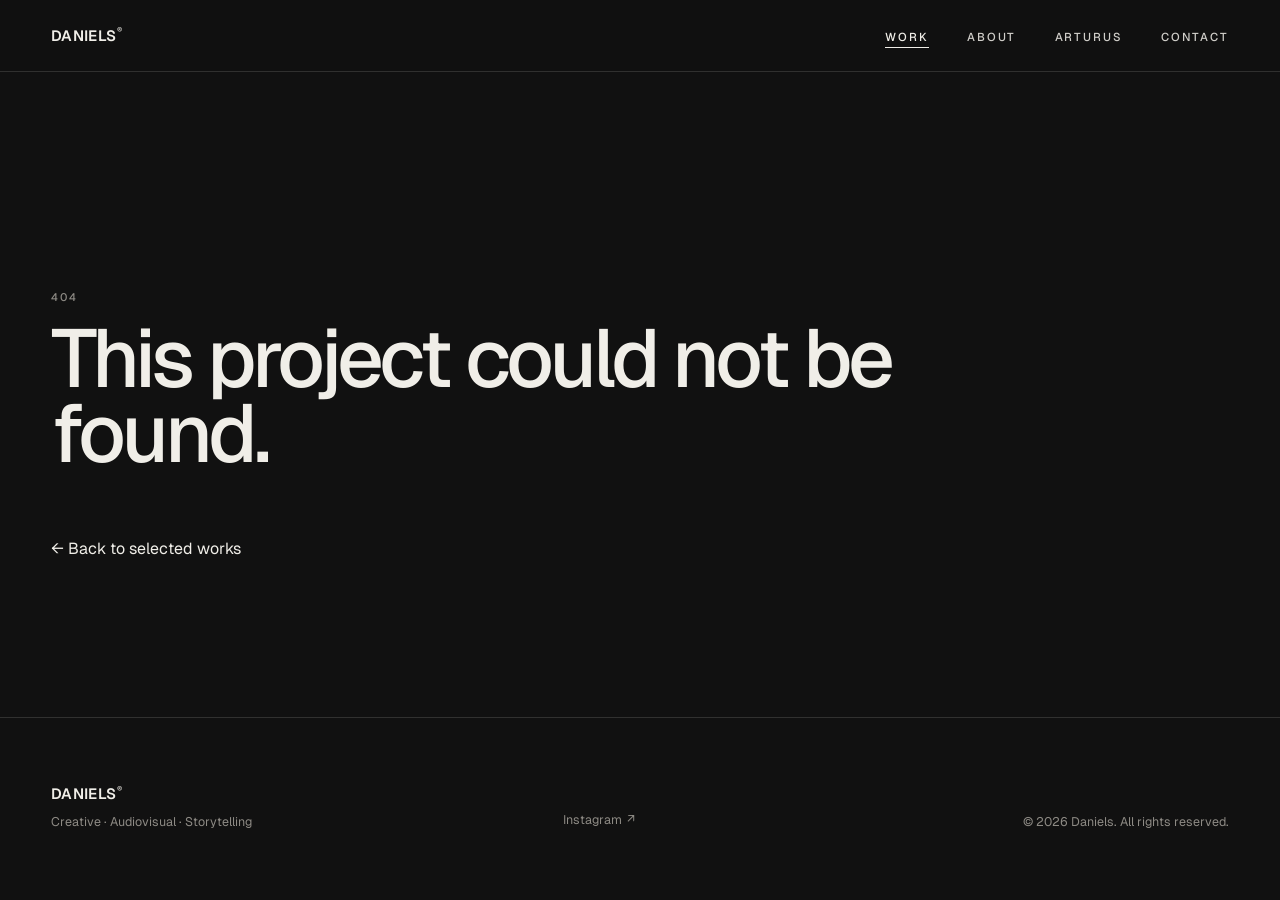
==== project.html @ c2363c8d "DANIELS portfolio: initial publish" ====
<!doctype html>
<html lang="en">
<head>
  <meta charset="utf-8">
  <meta name="viewport" content="width=device-width, initial-scale=1, viewport-fit=cover">
  <title>Project — DANIELS®</title>
  <meta name="description" content="A project by DANIELS® — film, editing, design and art direction.">
  <meta name="theme-color" content="#111111">
  <meta name="color-scheme" content="dark">

  <meta property="og:type" content="article">
  <meta property="og:site_name" content="DANIELS®">
  <meta property="og:title" content="Project — DANIELS®">
  <meta property="og:image" content="assets/img/og-image.jpg">
  <meta name="twitter:card" content="summary_large_image">

  <link rel="icon" href="assets/favicon.svg" type="image/svg+xml">
  <link rel="preconnect" href="https://fonts.googleapis.com">
  <link rel="preconnect" href="https://fonts.gstatic.com" crossorigin>
  <link rel="stylesheet" href="https://fonts.googleapis.com/css2?family=Geist:wght@300;400;500;600&family=Instrument+Serif:ital@0;1&display=swap">
  <link rel="stylesheet" href="css/style.css">
</head>
<body class="page-project">
  <a class="skip-link" href="#main">Skip to content</a>

  <header class="site-header is-solid" data-header>
    <div class="site-header__inner">
      <a class="wordmark" href="index.html" aria-label="DANIELS — home">DANIELS<sup>®</sup></a>
      <nav class="nav" aria-label="Primary">
        <button class="nav__toggle" type="button" aria-expanded="false" aria-controls="nav-list" data-nav-toggle>
          <span class="nav__toggle-label">Menu</span>
        </button>
        <ul class="nav__list" id="nav-list" data-nav-list>
          <li><a href="index.html#work" aria-current="page">Work</a></li>
          <li><a href="index.html#about">About</a></li>
          <li><a href="index.html#arturus">Arturus</a></li>
          <li><a href="index.html#contact">Contact</a></li>
        </ul>
      </nav>
    </div>
  </header>

  <main id="main" class="case" data-case>
    <noscript><div class="container case__empty"><p>Enable JavaScript to view this project.</p><p><a class="textlink" href="index.html#work">← Back to selected works</a></p></div></noscript>
  </main>

  <footer class="site-footer" data-footer></footer>

  <script src="js/data.js"></script>
  <script src="js/common.js"></script>
  <script src="js/project.js"></script>
</body>
</html>
---- css/style.css ----
/* ==========================================================================
   DANIELS® — Cinema meets editorial design
   One stylesheet. No frameworks. Dark, restrained, typographic.
   ========================================================================== */

/* ---------- Tokens ---------- */
:root {
  --bg: #111111;
  --bg-deep: #0c0c0c;
  --surface: #202020;
  --ink: #F0EEE8;
  --ink-2: rgba(240, 238, 232, .86);
  --muted: #8d8a84;
  --muted-2: #5f5d59;
  --line: rgba(240, 238, 232, .14);
  --bronze: #A98B68;

  --paper: #F0EEE8;
  --paper-2: #E4E1D9;
  --paper-ink: #161616;
  --paper-muted: #6d6a64;
  --paper-line: rgba(22, 22, 22, .16);

  --sans: "Geist", ui-sans-serif, system-ui, -apple-system, "Segoe UI", Roboto, "Helvetica Neue", Arial, sans-serif;
  --serif: "Instrument Serif", "Iowan Old Style", Georgia, "Times New Roman", serif;

  --gutter: clamp(20px, 4vw, 56px);
  --max: 1440px;
  --header-h: 72px;
  --section-y: clamp(104px, 14vw, 200px);
  --ease: cubic-bezier(.2, .7, .2, 1);
}

/* ---------- Base ---------- */
*, *::before, *::after { box-sizing: border-box; }
html {
  -webkit-text-size-adjust: 100%;
  text-size-adjust: 100%;
  scroll-padding-top: var(--header-h);
}
@media (prefers-reduced-motion: no-preference) { html { scroll-behavior: smooth; } }
html.no-scroll { overflow: hidden; }

body {
  margin: 0;
  background: var(--bg);
  color: var(--ink);
  font-family: var(--sans);
  font-size: 16px;
  line-height: 1.6;
  font-weight: 400;
  -webkit-font-smoothing: antialiased;
  -moz-osx-font-smoothing: grayscale;
  text-rendering: optimizeLegibility;
  overflow-x: hidden;
}
img, video, iframe { display: block; max-width: 100%; }
h1, h2, h3, p, figure, dl, dd, ul, ol { margin: 0; padding: 0; }
ul, ol { list-style: none; }
a { color: inherit; text-decoration: none; }
button { font: inherit; color: inherit; background: none; border: 0; padding: 0; cursor: pointer; }
em { font-style: normal; }
sup { line-height: 0; }
[hidden] { display: none !important; }
::selection { background: var(--bronze); color: var(--bg); }

:focus-visible { outline: 1px solid var(--bronze); outline-offset: 4px; }

.sr-only {
  position: absolute; width: 1px; height: 1px; padding: 0; margin: -1px;
  overflow: hidden; clip: rect(0 0 0 0); white-space: nowrap; border: 0;
}
.skip-link {
  position: fixed; left: var(--gutter); top: 12px; z-index: 100;
  padding: 10px 14px; background: var(--ink); color: var(--bg);
  font-size: 13px; transform: translateY(-160%); transition: transform .2s;
}
.skip-link:focus { transform: none; }

.container {
  width: 100%;
  max-width: var(--max);
  margin-inline: auto;
  padding-inline: var(--gutter);
}

/* ---------- Typographic primitives ---------- */
.eyebrow {
  font-size: 11px;
  line-height: 1.4;
  font-weight: 500;
  letter-spacing: .16em;
  text-transform: uppercase;
  color: var(--muted);
}

.textlink {
  position: relative;
  display: inline-flex;
  align-items: baseline;
  gap: .35em;
  background-image: linear-gradient(currentColor, currentColor);
  background-repeat: no-repeat;
  background-position: 0 100%;
  background-size: 0% 1px;
  padding-bottom: 2px;
  transition: background-size .5s var(--ease), color .3s;
}
.textlink:hover, .textlink:focus-visible { background-size: 100% 1px; }
.textlink .arrow { display: inline-block; transition: transform .4s var(--ease); }
.textlink:hover .arrow { transform: translate(2px, -2px); }

.pending { color: var(--muted-2); font-size: .92em; }
.tag {
  display: inline-block;
  font-size: 9.5px;
  font-weight: 500;
  line-height: 1;
  letter-spacing: .16em;
  text-transform: uppercase;
  color: var(--muted);
  border: 1px solid var(--line);
  padding: 4px 6px 3px;
  vertical-align: middle;
  white-space: nowrap;
}

.noscript { color: var(--muted); }

/* ==========================================================================
   01 — HEADER
   ========================================================================== */
.site-header {
  position: fixed;
  inset: 0 0 auto 0;
  z-index: 50;
  height: var(--header-h);
  transition: background-color .45s ease, border-color .45s ease;
  border-bottom: 1px solid transparent;
}
.site-header.is-solid {
  background-color: rgba(17, 17, 17, .96);
  border-bottom-color: var(--line);
}
.site-header__inner {
  height: 100%;
  max-width: var(--max);
  margin-inline: auto;
  padding-inline: var(--gutter);
  display: flex;
  align-items: center;
  justify-content: space-between;
}
.wordmark {
  font-size: 15px;
  font-weight: 600;
  letter-spacing: .02em;
  position: relative;
  z-index: 2;
}
.wordmark sup { font-size: .55em; font-weight: 400; margin-left: 1px; position: relative; top: -.15em; }

.nav__list { display: flex; gap: clamp(24px, 3vw, 44px); }
.nav__list a {
  font-size: 11.5px;
  font-weight: 500;
  letter-spacing: .16em;
  text-transform: uppercase;
  color: var(--ink-2);
  padding: 8px 0;
  transition: color .3s;
  background-image: linear-gradient(currentColor, currentColor);
  background-repeat: no-repeat;
  background-position: 0 calc(100% - 4px);
  background-size: 0 1px;
  transition: background-size .45s var(--ease), color .3s;
}
.nav__list a:hover, .nav__list a[aria-current="page"] { color: var(--ink); background-size: 100% 1px; }
.nav__toggle { display: none; }

/* ==========================================================================
   02 — HERO
   ========================================================================== */
.hero {
  position: relative;
  height: 100vh;
  height: 100svh;
  min-height: 600px;
  overflow: hidden;
  background: #0b0d10;
  isolation: isolate;
}
.hero__media { position: absolute; inset: 0; z-index: -2; }
.hero__poster, .hero__video {
  position: absolute; inset: 0;
  width: 100%; height: 100%;
  object-fit: cover;
  object-position: var(--focus-d, 60% 50%);
}
.hero__video { opacity: 0; transition: opacity 1.4s ease; }
.hero.has-video .hero__video { opacity: 1; }

.hero__shade {
  position: absolute; inset: 0; z-index: -1;
  background:
    linear-gradient(90deg, rgba(9, 9, 10, .62) 0%, rgba(9, 9, 10, .18) 52%, rgba(9, 9, 10, 0) 70%),
    linear-gradient(0deg, rgba(9, 9, 10, .88) 0%, rgba(9, 9, 10, .38) 34%, rgba(9, 9, 10, 0) 58%),
    linear-gradient(180deg, rgba(9, 9, 10, .5) 0%, rgba(9, 9, 10, 0) 18%);
}
/* A static film grain — unifies footage and stills, never animates. */
.hero__shade::after {
  content: "";
  position: absolute; inset: 0;
  opacity: .09;
  mix-blend-mode: overlay;
  background-image: url("data:image/svg+xml;utf8,<svg xmlns='http://www.w3.org/2000/svg' width='180' height='180'><filter id='n'><feTurbulence type='fractalNoise' baseFrequency='.85' numOctaves='2' stitchTiles='stitch'/><feColorMatrix values='0 0 0 0 1  0 0 0 0 1  0 0 0 0 1  0 0 0 1 0'/></filter><rect width='100%' height='100%' filter='url(%23n)'/></svg>");
}

.hero__content {
  position: absolute;
  left: 0; right: 0;
  bottom: clamp(28px, 6vh, 64px);
  max-width: var(--max);
  margin-inline: auto;
  padding-inline: var(--gutter);
}
.hero__label { color: rgba(240, 238, 232, .72); margin-bottom: clamp(14px, 2vh, 24px); }
.hero__title {
  font-size: clamp(4.4rem, 12.4vw, 12.5rem);
  font-weight: 500;
  line-height: .8;
  letter-spacing: -.058em;
  margin-left: -.045em;
}
.hero__title sup {
  font-size: .16em;
  font-weight: 400;
  letter-spacing: 0;
  vertical-align: top;
  position: relative;
  top: .9em;
  margin-left: .35em;
}
.hero__foot {
  display: flex;
  align-items: flex-end;
  justify-content: space-between;
  gap: 2rem;
  margin-top: clamp(24px, 4vh, 40px);
  padding-top: clamp(16px, 2.4vh, 22px);
  border-top: 1px solid rgba(240, 238, 232, .22);
}
.hero__headline {
  font-family: var(--serif);
  font-style: italic;
  font-size: clamp(1.7rem, 2.6vw, 2.5rem);
  line-height: 1.05;
  letter-spacing: -.005em;
}
.hero__desc { color: rgba(240, 238, 232, .7); font-size: 15px; margin-top: .4rem; }
.hero__cta {
  font-size: 11.5px;
  font-weight: 500;
  letter-spacing: .16em;
  text-transform: uppercase;
  white-space: nowrap;
  padding-bottom: 6px;
  background-size: 100% 1px;
}
.hero__cta:hover { background-size: 30% 1px; }
.hero__cta span { transition: transform .4s var(--ease); display: inline-block; }
.hero__cta:hover span { transform: translateY(3px); }

.hero__caption {
  position: absolute;
  left: max(var(--gutter), calc((100vw - var(--max)) / 2 + var(--gutter)));
  top: calc(var(--header-h) + 24px);
  font-size: 10.5px;
  letter-spacing: .16em;
  text-transform: uppercase;
  color: rgba(240, 238, 232, .5);
}
.hero__playback {
  position: absolute;
  right: max(var(--gutter), calc((100vw - var(--max)) / 2 + var(--gutter)));
  top: calc(var(--header-h) + 52px);
  font-size: 10.5px;
  letter-spacing: .16em;
  text-transform: uppercase;
  color: rgba(240, 238, 232, .7);
  padding: 8px 0;
  min-height: 32px;
}
.hero__playback:hover { color: var(--ink); }

/* Gentle entrance for hero copy only — no other load animation. */
.js .hero__content { opacity: 0; transform: translateY(10px); }
.is-ready .hero__content { opacity: 1; transform: none; transition: opacity 1.2s ease .15s, transform 1.4s var(--ease) .15s; }

/* ==========================================================================
   SECTION HEADS (shared)
   ========================================================================== */
.section { padding-block: var(--section-y); }
.section-head {
  display: grid;
  grid-template-columns: repeat(12, minmax(0, 1fr));
  column-gap: var(--gutter);
  margin-bottom: clamp(64px, 9vw, 128px);
}
.section-head__label { grid-column: 1 / 4; padding-top: .9em; }
.section-head__main { grid-column: 4 / 13; }
.section-head__title {
  font-size: clamp(2.6rem, 6.4vw, 6rem);
  font-weight: 400;
  line-height: .96;
  letter-spacing: -.045em;
}
.section-head__intro {
  margin-top: clamp(20px, 2.4vw, 32px);
  max-width: 38ch;
  font-size: clamp(16px, 1.25vw, 18px);
  line-height: 1.55;
  color: var(--muted);
}

/* ==========================================================================
   02.5 — FEATURED FILMS (CINEMATIC SHOWCASE)
   Inspirado na referência de cinema/festival:
   - Fundo escuro imersivo
   - Moldura cinematográfica com vídeo/preview dominante
   - Título em caixa alta imponente sobreposto
   - Louros / Seleções oficiais à esquerda
   - Coluna editorial à direita com quotes, estrelas e sinopse
   - Barra de reprodução estilizada com scrubbing e contagem de tempo
   - Botão discreto para assistir / tela cheia / link direto
   ========================================================================== */
/* ==========================================================================
   02.5 — FEATURED FILMS (CINEMATIC SHOWCASE — SIENA FILM INSPIRED)
   Inspirado na referência exata de cinema (Siena Film Foundation):
   - Fundo escuro imersivo (#090909)
   - Moldura cinematográfica de frame estático (sem player/sem barra de scrubbing)
   - Ticket perfurado no topo com seletor de filmes e menu
   - Louros / Seleção oficial no canto superior esquerdo
   - Título imponente em caixa alta no canto inferior esquerdo + tabela editorial
   - Coluna de críticas com 3 avaliações em estrelas à direita
   - Botão EXPLORE → no canto inferior direito
   - Badge flutuante interativo de clique ao passar o mouse ("o negócio de clicar")
   - Ao clicar, navega diretamente para a página de detalhes (project.html?p=...)
   ========================================================================== */
/* ==========================================================================
   02.5 — FEATURED FILMS (FULLSCREEN CINEMATIC SHOWCASE — SIENA FILM INSPIRED)
   Cada projeto ocupa 100% da tela (100vh / full screen).
   Ao rolar para baixo, o próximo filme desliza e cobre a tela inteira.
   ========================================================================== */
.featured-cinema {
  position: relative;
  background: #060708;
  width: 100%;
  scroll-snap-type: y mandatory;
}

/* Header flutuante/sticky no topo da tela cheia — ocupa 0px de altura para não deslocar os cards */
.featured-cinema__header {
  position: sticky;
  top: 0;
  left: 0;
  right: 0;
  width: 100%;
  height: 0;
  padding: 0;
  margin: 0;
  z-index: 50;
  pointer-events: none;
}
.featured-cinema__header-inner {
  display: flex;
  align-items: center;
  justify-content: space-between;
  width: 100%;
  padding: clamp(20px, 3vh, 36px) clamp(24px, 4vw, 56px);
}
.featured-cinema__label {
  color: var(--bronze);
  letter-spacing: .2em;
  pointer-events: auto;
  text-shadow: 0 2px 14px rgba(0, 0, 0, .9);
}

/* Ticket de Cinema (perforated cinema pass no topo direito) */
.cinema-ticket-wrap {
  position: relative;
  pointer-events: auto;
}
.cinema-ticket {
  display: inline-flex;
  align-items: center;
  background: #faf7ef;
  color: #111111;
  border-radius: 4px;
  box-shadow: 0 8px 30px rgba(0, 0, 0, .6);
  user-select: none;
  font-family: var(--sans);
  overflow: visible;
  position: relative;
}
.cinema-ticket__stub {
  display: flex;
  align-items: center;
  gap: 10px;
  padding: 8px 14px;
  cursor: pointer;
  background: transparent;
  border: none;
  color: inherit;
  font: inherit;
  text-align: left;
  transition: background .2s;
}
.cinema-ticket__stub:hover {
  background: rgba(0, 0, 0, .04);
}
.cinema-ticket__thumb {
  width: 26px;
  height: 26px;
  border-radius: 3px;
  object-fit: cover;
  background: #222;
  flex-shrink: 0;
}
.cinema-ticket__text {
  display: flex;
  flex-direction: column;
}
.cinema-ticket__heading {
  display: flex;
  align-items: center;
  gap: 6px;
  font-size: 11px;
  font-weight: 600;
  letter-spacing: .08em;
  text-transform: uppercase;
  color: #111;
  line-height: 1.2;
}
.cinema-ticket__arrow {
  font-size: 9px;
  transition: transform .25s var(--ease);
}
.cinema-ticket[aria-expanded="true"] .cinema-ticket__arrow {
  transform: rotate(180deg);
}
.cinema-ticket__sub {
  font-size: 8.5px;
  font-weight: 500;
  letter-spacing: .12em;
  text-transform: uppercase;
  color: #666;
  margin-top: 1px;
}

/* Linha de picote vertical com chanfros semicirculares */
.cinema-ticket__perforation {
  position: relative;
  width: 1px;
  height: 36px;
  border-left: 1px dashed rgba(0, 0, 0, .25);
  margin: 0 2px;
}
.cinema-ticket__notch-top,
.cinema-ticket__notch-bottom {
  position: absolute;
  width: 8px;
  height: 8px;
  border-radius: 50%;
  background: #060708;
  left: 50%;
  transform: translateX(-50%);
}
.cinema-ticket__notch-top { top: -8px; }
.cinema-ticket__notch-bottom { bottom: -8px; }

.cinema-ticket__menu-btn {
  padding: 8px 12px;
  display: flex;
  align-items: center;
  justify-content: center;
  cursor: pointer;
  background: transparent;
  border: none;
  color: #111;
}
.cinema-ticket__menu-lines {
  display: flex;
  flex-direction: column;
  gap: 3px;
  width: 14px;
}
.cinema-ticket__menu-lines span {
  display: block;
  height: 1.5px;
  background: #111;
  border-radius: 1px;
}

/* Menu Dropdown do Ticket */
.cinema-ticket__dropdown {
  position: absolute;
  top: calc(100% + 8px);
  right: 0;
  width: 260px;
  background: #faf7ef;
  color: #111;
  border-radius: 4px;
  box-shadow: 0 16px 40px rgba(0, 0, 0, .7);
  padding: 6px;
  z-index: 50;
  display: none;
  flex-direction: column;
  gap: 2px;
}
.cinema-ticket__dropdown.is-open {
  display: flex;
  animation: ticketDrop .2s var(--ease);
}
@keyframes ticketDrop {
  from { opacity: 0; transform: translateY(-6px); }
  to { opacity: 1; transform: translateY(0); }
}
.cinema-ticket__dropdown-item {
  display: flex;
  align-items: center;
  gap: 10px;
  padding: 8px 10px;
  border-radius: 3px;
  text-decoration: none;
  color: #111;
  font-size: 11px;
  font-weight: 500;
  letter-spacing: .08em;
  text-transform: uppercase;
  transition: background .2s;
  cursor: pointer;
}
.cinema-ticket__dropdown-item:hover,
.cinema-ticket__dropdown-item.is-active {
  background: rgba(0, 0, 0, .08);
}
.cinema-ticket__dropdown-thumb {
  width: 22px;
  height: 22px;
  border-radius: 2px;
  object-fit: cover;
}

/* Palco Fullscreen: sem margens nem max-width */
.featured-cinema__stage {
  position: relative;
  width: 100%;
  margin: 0;
  padding: 0;
}

/* Card do Filme — 100vh TELA CHEIA (FULL SCREEN STACKING) */
.cinema-film-card {
  position: sticky;
  top: 0;
  height: 100vh;
  height: 100svh;
  height: 100dvh;
  width: 100%;
  overflow: hidden;
  background: #060708;
  display: flex;
  flex-direction: column;
  justify-content: flex-end;
  text-decoration: none;
  color: var(--ink);
  cursor: pointer;
  box-shadow: 0 -30px 80px rgba(0, 0, 0, .95);
  transition: none;
}

/* Frame da foto ocupando 100% da tela */
.cinema-film-card__frame {
  position: absolute;
  inset: 0;
  width: 100%;
  height: 100%;
  object-fit: cover;
  object-position: center;
  transition: transform 1.4s var(--ease), filter .6s ease;
}
.cinema-film-card:hover .cinema-film-card__frame {
  transform: scale(1.02);
  filter: brightness(0.92);
}

/* Degradês Cinematográficos cobrindo toda a tela para máxima legibilidade */
.cinema-film-card__overlay {
  position: absolute;
  inset: 0;
  z-index: 1;
  pointer-events: none;
  background:
    linear-gradient(90deg, rgba(6, 7, 8, .94) 0%, rgba(6, 7, 8, .62) 36%, rgba(6, 7, 8, .12) 65%),
    linear-gradient(270deg, rgba(6, 7, 8, .92) 0%, rgba(6, 7, 8, .55) 32%, rgba(6, 7, 8, .08) 60%),
    linear-gradient(0deg, rgba(6, 7, 8, .95) 0%, rgba(6, 7, 8, .4) 28%, rgba(6, 7, 8, 0) 52%),
    linear-gradient(180deg, rgba(6, 7, 8, .75) 0%, rgba(6, 7, 8, 0) 24%);
}

/* Camada de Conteúdo Interno da Tela Cheia */
.cinema-film-card__content {
  position: relative;
  z-index: 2;
  width: 100%;
  height: 100%;
  display: grid;
  grid-template-columns: minmax(0, 1.4fr) minmax(300px, .8fr);
  gap: clamp(24px, 4vw, 70px);
  padding: clamp(28px, 4vw, 56px);
  padding-top: clamp(88px, 12vh, 130px);
  align-items: end;
  pointer-events: none;
}
.cinema-film-card__content > * {
  pointer-events: auto;
}

/* Lado Esquerdo: Laureis no topo e Título + Tabela editorial na base */
.cinema-film-card__left {
  display: flex;
  flex-direction: column;
  justify-content: space-between;
  height: 100%;
}

.cinema-film-card__laurel-group {
  display: flex;
  align-items: flex-start;
  gap: 1.2rem;
}
.cinema-film-card__year-large {
  font-size: clamp(22px, 2.2vw, 32px);
  font-weight: 600;
  letter-spacing: -.02em;
  color: var(--ink);
  line-height: 1;
}
.cinema-film-card__laurel-badge {
  display: inline-flex;
  align-items: center;
  gap: .6rem;
}
.cinema-film-card__laurel-leaf {
  width: 18px;
  height: 34px;
  color: var(--bronze);
  opacity: .9;
}
.cinema-film-card__laurel-leaf--right {
  transform: scaleX(-1);
}
.cinema-film-card__laurel-text {
  text-align: center;
  line-height: 1.25;
}
.cinema-film-card__laurel-event {
  display: block;
  font-size: 8.5px;
  font-weight: 600;
  letter-spacing: .18em;
  text-transform: uppercase;
  color: var(--muted);
}
.cinema-film-card__laurel-cat {
  display: block;
  font-size: 8px;
  letter-spacing: .14em;
  text-transform: uppercase;
  color: var(--bronze);
  opacity: .95;
  margin-top: 1px;
}

/* Título e Tabela Editorial Inferior */
.cinema-film-card__bottom {
  margin-top: auto;
}
.cinema-film-card__cat-label {
  font-size: 10.5px;
  font-weight: 500;
  letter-spacing: .22em;
  text-transform: uppercase;
  color: var(--bronze);
  margin-bottom: .6rem;
}
.cinema-film-card__title {
  font-size: clamp(2.8rem, 6.2vw, 5.8rem);
  font-weight: 600;
  line-height: .92;
  letter-spacing: -.045em;
  color: var(--ink);
  text-shadow: 0 4px 24px rgba(0, 0, 0, .8);
}

/* Tabela Editorial Estilo Siena */
.cinema-film-card__table {
  width: 100%;
  max-width: 380px;
  margin-top: 1.4rem;
  border-collapse: collapse;
  border-top: 1px solid rgba(240, 238, 232, .18);
  border-bottom: 1px solid rgba(240, 238, 232, .18);
}
.cinema-film-card__table tr {
  border-bottom: 1px solid rgba(240, 238, 232, .1);
}
.cinema-film-card__table tr:last-child {
  border-bottom: none;
}
.cinema-film-card__table td {
  padding: 6px 10px;
  font-size: 10px;
  letter-spacing: .14em;
  text-transform: uppercase;
}
.cinema-film-card__table td.col-label {
  color: var(--muted);
  font-weight: 500;
  width: 32%;
  border-right: 1px solid rgba(240, 238, 232, .1);
}
.cinema-film-card__table td.col-val {
  color: var(--ink);
  font-weight: 500;
  padding-left: 14px;
}

/* Lado Direito: 3 Blocos de Reviews com Estrelas e Botão EXPLORE → */
.cinema-film-card__right {
  display: flex;
  flex-direction: column;
  justify-content: flex-end;
  gap: 1.6rem;
  text-align: right;
  height: 100%;
}
.cinema-film-card__quotes {
  display: flex;
  flex-direction: column;
  gap: 1.4rem;
}
.cinema-film-card__quote-block {
  max-width: 32ch;
  margin-left: auto;
}
.cinema-film-card__stars {
  display: inline-flex;
  gap: 3px;
  color: var(--bronze);
  font-size: 10px;
  letter-spacing: 2px;
  margin-bottom: .35rem;
}
.cinema-film-card__quote-source {
  display: block;
  font-size: 8.5px;
  font-weight: 600;
  letter-spacing: .2em;
  text-transform: uppercase;
  color: var(--muted);
  margin-bottom: .3rem;
}
.cinema-film-card__quote-text {
  font-family: var(--serif);
  font-style: italic;
  font-size: clamp(14px, 1.1vw, 16px);
  line-height: 1.35;
  color: var(--ink);
}

/* Botão EXPLORE → no canto inferior direito */
.cinema-film-card__action {
  display: flex;
  justify-content: flex-end;
  margin-top: .4rem;
}
.cinema-film-card__explore-btn {
  display: inline-flex;
  align-items: center;
  gap: .6rem;
  font-size: 11px;
  font-weight: 500;
  letter-spacing: .18em;
  text-transform: uppercase;
  color: var(--ink);
  background: rgba(255, 255, 255, .06);
  border: 1px solid rgba(255, 255, 255, .3);
  padding: 8px 20px;
  border-radius: 999px;
  transition: all .3s var(--ease);
}
.cinema-film-card:hover .cinema-film-card__explore-btn {
  background: var(--ink);
  color: var(--bg);
  border-color: var(--ink);
  transform: translateX(4px);
}

/* ==========================================================================
   BADGE INTERATIVO DE HOVER ("O NEGÓCIO DE CLICAR")
   Exatamente como no vídeo de referência do Siena Film:
   - Aparece suavemente ao passar o mouse sobre o frame do filme
   - Ícone de clique/hand com texto EXPLORE ou VER DETALHES
   - Segue magneticamente o movimento do cursor
   ========================================================================== */
.cinema-hover-badge {
  position: absolute;
  top: 50%;
  left: 50%;
  width: 90px;
  height: 90px;
  border-radius: 50%;
  pointer-events: none;
  z-index: 10;
  display: flex;
  flex-direction: column;
  align-items: center;
  justify-content: center;
  gap: 4px;
  background: rgba(14, 15, 18, .78);
  backdrop-filter: blur(10px);
  -webkit-backdrop-filter: blur(10px);
  border: 1px solid rgba(255, 255, 255, .4);
  box-shadow: 0 10px 30px rgba(0, 0, 0, .7);
  opacity: 0;
  transform: translate(-50%, -50%) scale(.6);
  transition: opacity .25s ease, transform .25s var(--ease);
}
.cinema-film-card:hover .cinema-hover-badge {
  opacity: 1;
  transform: translate(-50%, -50%) scale(1);
}
.cinema-hover-badge__icon {
  width: 20px;
  height: 20px;
  color: var(--ink);
  animation: badgePulse 2s infinite ease-in-out;
}
@keyframes badgePulse {
  0%, 100% { transform: translateY(0); }
  50% { transform: translateY(-3px); }
}
.cinema-hover-badge__label {
  font-size: 8.5px;
  font-weight: 600;
  letter-spacing: .2em;
  text-transform: uppercase;
  color: var(--ink);
}

/* Responsividade */
@media (max-width: 1024px) {
  .cinema-film-card__content {
    grid-template-columns: 1fr;
    gap: 1.8rem;
    align-items: end;
  }
  .cinema-film-card__left {
    height: auto;
  }
  .cinema-film-card__right {
    height: auto;
    text-align: left;
    gap: 1.2rem;
  }
  .cinema-film-card__quote-block {
    margin-left: 0;
    max-width: 100%;
  }
  .cinema-film-card__action {
    justify-content: flex-start;
  }
  .cinema-film-card {
    min-height: 560px;
  }
}

@media (max-width: 760px) {
  .cinema-film-card {
    min-height: 580px;
    aspect-ratio: 9 / 16;
    border-radius: 18px;
  }
  .cinema-film-card__content {
    padding: 22px 18px;
  }
  .cinema-film-card__title {
    font-size: clamp(1.9rem, 8.5vw, 2.8rem);
    line-height: .98;
  }
  .cinema-film-card__table {
    max-width: 100%;
  }
  .cinema-film-card__quote-block:nth-child(n+2) {
    display: none;
  }
  .cinema-hover-badge {
    width: 72px;
    height: 72px;
  }
}

/* ==========================================================================
   03 — SELECTED WORK (poster gallery)
   ========================================================================== */
.work { padding-top: clamp(80px, 10vw, 140px); }

.filters { display: flex; flex-wrap: wrap; gap: 8px 28px; margin: -48px 0 56px; }
.filter {
  font-size: 11.5px; font-weight: 500; letter-spacing: .14em; text-transform: uppercase;
  color: var(--muted); padding: 10px 0; min-height: 44px;
}
.filter[aria-pressed="true"], .filter:hover { color: var(--ink); }
.filter[aria-pressed="true"] { text-decoration: underline; text-underline-offset: 6px; text-decoration-thickness: 1px; }

.poster-grid {
  display: grid;
  grid-template-columns: repeat(3, minmax(0, 1fr));
  column-gap: clamp(20px, 3.4vw, 60px);
  row-gap: clamp(64px, 7vw, 112px);
  padding-bottom: clamp(48px, 7vw, 120px); /* room for the staggered column */
}
/* Middle column sits lower — a hung exhibition, not a spreadsheet. */
.poster-card:nth-child(3n + 2) { transform: translateY(clamp(48px, 7vw, 120px)); }

.poster-card__link { display: block; }
.poster {
  position: relative;
  display: block;
  aspect-ratio: 2 / 3;
  overflow: hidden;
  background: var(--surface);
}
.poster__img, .poster .ph {
  width: 100%; height: 100%;
  object-fit: cover;
  transition: transform 1.4s var(--ease), opacity .6s ease;
}
.poster-card__link:hover .poster__img,
.poster-card__link:hover .ph,
.poster-card__link:focus-visible .poster__img,
.poster-card__link:focus-visible .ph { transform: scale(1.025); }

.poster-card__meta {
  display: grid;
  grid-template-columns: 2.25rem 1fr auto;
  align-items: start;
  gap: .75rem;
  padding-top: 1.1rem;
}
.poster-card__num {
  font-size: 11px; letter-spacing: .08em; color: var(--muted-2);
  font-variant-numeric: tabular-nums; padding-top: .3em;
  transition: color .4s;
}
.poster-card__text { transition: transform .5s var(--ease); }
.poster-card__title { font-size: 17px; font-weight: 500; letter-spacing: -.012em; line-height: 1.25; }
.poster-card__cat {
  display: block; margin-top: .35rem;
  font-size: 10.5px; font-weight: 500; letter-spacing: .15em; text-transform: uppercase; color: var(--muted);
}
.poster-card__link:hover .poster-card__num { color: var(--bronze); }
.poster-card__link:hover .poster-card__text { transform: translateX(4px); }

/* ---- Typographic poster placeholders (until real artwork is supplied) ---- */
.ph {
  position: absolute; inset: 0;
  display: flex; flex-direction: column;
  padding: 9% 9% 7%;
  color: var(--ink);
  box-shadow: inset 0 0 0 1px rgba(240, 238, 232, .05);
}
.ph--v0 { background: linear-gradient(180deg, #1d1d1c 0%, #141414 100%); }
.ph--v1 { background: linear-gradient(180deg, #26221d 0%, #171513 100%); }
.ph--v2 { background: linear-gradient(180deg, #1a1c1e 0%, #121314 100%); }
.ph--v3 { background: #1c1c1c; }

.ph__top {
  display: flex; justify-content: space-between; gap: 1rem;
  font-size: 9.5px; font-weight: 500; letter-spacing: .18em; text-transform: uppercase;
  color: rgba(240, 238, 232, .48);
}
.ph__top--end { margin-top: auto; }
.ph__title { display: block; }
.ph__title--sans {
  margin-top: auto;
  font-size: clamp(1.9rem, 3.5vw, 3.4rem);
  font-weight: 500; line-height: .9; letter-spacing: -.045em;
}
.ph__title--serif {
  margin-block: auto;
  text-align: center;
  font-family: var(--serif); font-style: italic;
  font-size: clamp(2rem, 3.6vw, 3.5rem); line-height: .95;
  color: #e9e1d4;
}
.ph__bignum {
  font-size: clamp(4.5rem, 10vw, 9.5rem);
  font-weight: 300; line-height: .8; letter-spacing: -.06em;
  color: rgba(240, 238, 232, .9);
}
.ph__title--vertical {
  position: absolute; right: 9%; bottom: 16%;
  writing-mode: vertical-rl; transform: rotate(180deg);
  font-size: clamp(.95rem, 1.4vw, 1.25rem); font-weight: 500; letter-spacing: .2em; text-transform: uppercase;
}
.ph__frame {
  display: block; margin-block: auto;
  width: 100%; aspect-ratio: 2.39 / 1;
  background: #0d0d0d;
  box-shadow: 0 0 0 1px rgba(240, 238, 232, .06);
  position: relative;
}
.ph__frame::after { /* a single bronze horizon line */
  content: ""; position: absolute; left: 0; right: 0; top: 62%; height: 1px;
  background: var(--bronze); opacity: .55;
}
.ph__title--small {
  font-size: 12px; font-weight: 500; letter-spacing: .24em; text-transform: uppercase;
  margin-bottom: auto;
}
.ph__note {
  display: block;
  margin-top: 1.2rem; padding-top: .8rem;
  border-top: 1px solid rgba(240, 238, 232, .08);
  font-size: 9px; letter-spacing: .18em; text-transform: uppercase;
  color: rgba(240, 238, 232, .3);
}

/* ==========================================================================
   04 — DESIGN & ART DIRECTION  (paper — a printed-page counterpoint)
   ========================================================================== */
.design {
  background: var(--paper);
  color: var(--paper-ink);
}
.design ::selection { background: var(--paper-ink); color: var(--paper); }
.design .eyebrow { color: var(--paper-muted); }
.design .section-head__intro { color: var(--paper-muted); }
.design__title {
  font-family: var(--serif);
  font-weight: 400;
  font-size: clamp(3.2rem, 8.6vw, 8.25rem);
  line-height: .9;
  letter-spacing: -.025em;
}
.design__title em { font-style: italic; }
.design .tag { color: var(--paper-muted); border-color: var(--paper-line); margin-left: .4rem; }
.design :focus-visible { outline-color: var(--paper-ink); }

.design-grid {
  display: grid;
  grid-template-columns: repeat(12, minmax(0, 1fr));
  column-gap: var(--gutter);
  row-gap: clamp(72px, 9vw, 150px);
  align-items: start;
}
.design-item--wide   { grid-column: 1 / 9; }
.design-item--tall   { grid-column: 10 / 13; margin-top: clamp(96px, 16vw, 260px); }
.design-item--square { grid-column: 3 / 8; }
.design-item--square + .design-item--tall,
.design-item--square + .design-item--wide { margin-top: 0; }

.design-item__media {
  position: relative;
  overflow: hidden;
  background: var(--paper-2);
}
.design-item__media img { width: 100%; height: 100%; object-fit: cover; }

.dph { position: absolute; inset: 0; display: grid; place-items: center; }
.dph__label {
  font-size: 10px; font-weight: 500; letter-spacing: .18em; text-transform: uppercase; text-align: center;
  line-height: 1.9; color: var(--paper-muted);
}
.dph__crop { position: absolute; width: 18px; height: 18px; border-color: rgba(22, 22, 22, .35); border-style: solid; }
.dph__crop--tl { top: 16px; left: 16px; border-width: 1px 0 0 1px; }
.dph__crop--br { bottom: 16px; right: 16px; border-width: 0 1px 1px 0; }

.design-item__caption {
  display: grid;
  grid-template-columns: 2.75rem 1fr;
  gap: .5rem;
  margin-top: 1rem;
  padding-top: 1rem;
  border-top: 1px solid var(--paper-line);
}
.design-item__num { font-size: 11px; color: var(--paper-muted); font-variant-numeric: tabular-nums; padding-top: .35em; }
.design-item__title { font-size: 19px; font-weight: 500; letter-spacing: -.015em; line-height: 1.3; }
.design-item__meta {
  margin-top: .3rem;
  font-size: 10.5px; font-weight: 500; letter-spacing: .15em; text-transform: uppercase; color: var(--paper-muted);
}
.design-item__desc { margin-top: .8rem; max-width: 44ch; font-size: 15px; line-height: 1.55; color: #45423d; }

/* ==========================================================================
   05 — ABOUT
   ========================================================================== */
.about__grid {
  display: grid;
  grid-template-columns: repeat(12, minmax(0, 1fr));
  column-gap: var(--gutter);
  align-items: start;
}
.about__portrait {
  grid-column: 1 / 6;
  aspect-ratio: 4 / 5;
  background: var(--surface);
  position: relative;
  overflow: hidden;
}
.about__portrait img { width: 100%; height: 100%; object-fit: cover; }
.portrait-ph {
  position: absolute; inset: 16px;
  display: grid; place-items: center; text-align: center;
  border: 1px solid var(--line);
  font-size: 10px; font-weight: 500; letter-spacing: .18em; text-transform: uppercase; line-height: 1.9;
  color: var(--muted-2);
}
.about__body { grid-column: 7 / 13; padding-top: .4rem; }
.about__title {
  margin: 1rem 0 clamp(32px, 4vw, 56px);
  font-size: clamp(2.4rem, 4.6vw, 4.4rem);
  font-weight: 400;
  line-height: 1;
  letter-spacing: -.04em;
  max-width: 12ch;
}
.about__text p {
  max-width: 56ch;
  font-size: clamp(16px, 1.15vw, 17.5px);
  line-height: 1.7;
  color: var(--ink-2);
}
.about__text p:first-child {
  font-size: clamp(1.2rem, 1.65vw, 1.5rem);
  line-height: 1.45;
  letter-spacing: -.012em;
  color: var(--ink);
  max-width: 34ch;
}
.about__text p + p { margin-top: 1.2em; }

.facts { margin-top: clamp(40px, 5vw, 64px); border-top: 1px solid var(--line); }
.facts__row {
  display: grid;
  grid-template-columns: minmax(8rem, 30%) 1fr;
  gap: 1rem;
  padding: 1rem 0;
  border-bottom: 1px solid var(--line);
  font-size: 15px;
}
.facts dt { font-size: 10.5px; font-weight: 500; letter-spacing: .15em; text-transform: uppercase; color: var(--muted); padding-top: .25em; }
.facts dd li { display: flex; justify-content: space-between; gap: 1rem; }
.facts dd li + li { margin-top: .35rem; }
.facts__period { color: var(--muted); font-variant-numeric: tabular-nums; white-space: nowrap; }

.about__links { display: flex; flex-wrap: wrap; gap: 1rem clamp(32px, 4vw, 64px); margin-top: 2.25rem; font-size: 15px; }
.about__links li { display: flex; flex-direction: column; gap: .35rem; }
.about__links-k { font-size: 10.5px; font-weight: 500; letter-spacing: .15em; text-transform: uppercase; color: var(--muted); }

/* ==========================================================================
   06 — ARTURUS  (the production house: wider, quieter, warmer)
   ========================================================================== */
.arturus {
  background: var(--bg-deep);
  border-top: 1px solid var(--line);
}
.arturus__grid {
  display: grid;
  grid-template-columns: minmax(0, 1fr) minmax(0, 1fr);
  align-items: center;
}
.arturus__body {
  padding-block: clamp(96px, 11vw, 160px);
  padding-left: max(var(--gutter), calc((100vw - var(--max)) / 2 + var(--gutter)));
  padding-right: clamp(32px, 6vw, 112px);
}
.arturus__label { color: var(--bronze); }
.arturus__title {
  margin: clamp(24px, 3vw, 40px) 0 1.1rem;
  font-size: clamp(2.8rem, 6.4vw, 6.4rem);
  font-weight: 300;
  line-height: 1;
  letter-spacing: .3em;
  margin-right: -.3em;
}
.arturus__relation {
  font-family: var(--serif);
  font-style: italic;
  font-size: clamp(1.25rem, 1.7vw, 1.6rem);
  color: var(--muted);
}
.arturus__text {
  margin-top: clamp(28px, 3vw, 44px);
  max-width: 44ch;
  font-size: clamp(16px, 1.2vw, 18px);
  line-height: 1.7;
  color: var(--ink-2);
}
.arturus__links {
  margin-top: clamp(36px, 4vw, 56px);
  border-top: 1px solid var(--line);
  max-width: 44ch;
}
.arturus__links li {
  display: flex; justify-content: space-between; align-items: baseline; gap: 1rem;
  padding: .95rem 0; border-bottom: 1px solid var(--line); font-size: 15px;
}
.arturus__links .k { font-size: 10.5px; font-weight: 500; letter-spacing: .15em; text-transform: uppercase; color: var(--muted); }
.arturus__media { height: 100%; min-height: 100%; }
.arturus__media img {
  width: 100%; height: 100%;
  min-height: clamp(520px, 62vw, 920px);
  object-fit: cover;
  object-position: 40% 50%;
}

/* ==========================================================================
   07 — CONTACT
   ========================================================================== */
.contact__title {
  margin-top: 1.1rem;
  font-size: clamp(2.8rem, 8vw, 8rem);
  font-weight: 400;
  line-height: .94;
  letter-spacing: -.05em;
  max-width: 13ch;
}
.contact__title em { font-family: var(--serif); font-style: italic; letter-spacing: -.015em; }
.contact__intro {
  margin: clamp(24px, 3vw, 40px) 0 clamp(56px, 7vw, 96px);
  max-width: 40ch;
  font-size: clamp(16px, 1.3vw, 19px);
  color: var(--muted);
}
.contact__list { border-top: 1px solid var(--line); }
.contact__row {
  display: grid;
  grid-template-columns: repeat(12, minmax(0, 1fr));
  column-gap: var(--gutter);
  align-items: baseline;
  padding: clamp(18px, 2vw, 28px) 0;
  border-bottom: 1px solid var(--line);
}
.contact__k { grid-column: 1 / 4; font-size: 10.5px; font-weight: 500; letter-spacing: .15em; text-transform: uppercase; color: var(--muted); }
.contact__v { grid-column: 4 / 13; font-size: clamp(1.15rem, 2vw, 1.65rem); letter-spacing: -.02em; line-height: 1.3; word-break: break-word; }
.contact__v .textlink:hover { color: var(--bronze); }
.contact__v .pending { font-size: .7em; letter-spacing: 0; }

/* ==========================================================================
   08 — FOOTER
   ========================================================================== */
.site-footer { border-top: 1px solid var(--line); }
.site-footer__inner {
  display: grid;
  grid-template-columns: repeat(12, minmax(0, 1fr));
  column-gap: var(--gutter);
  align-items: end;
  padding-block: clamp(40px, 5vw, 64px);
  font-size: 12.5px;
  color: var(--muted);
}
.site-footer__brand { grid-column: 1 / 6; }
.site-footer__brand .wordmark { color: var(--ink); }
.site-footer__tag { margin-top: .4rem; }
.site-footer__social { grid-column: 6 / 10; display: flex; flex-wrap: wrap; gap: .5rem 1.5rem; }
.site-footer__social a:hover { color: var(--ink); }
.site-footer__copy { grid-column: 10 / 13; text-align: right; }

/* ==========================================================================
   PROJECT DETAIL — editorial case study
   ========================================================================== */
.case { padding-top: calc(var(--header-h) + clamp(32px, 5vw, 64px)); min-height: 70vh; }
.case__back {
  font-size: 11.5px; font-weight: 500; letter-spacing: .16em; text-transform: uppercase; color: var(--muted);
  margin-bottom: clamp(32px, 4vw, 56px);
}
.case__back:hover { color: var(--ink); }
.case__grid {
  display: grid;
  grid-template-columns: repeat(12, minmax(0, 1fr));
  column-gap: var(--gutter);
  align-items: start;
}
.case__poster { grid-column: 1 / 6; }
.case__info { grid-column: 7 / 13; padding-top: .25rem; }
.case__meta { display: flex; flex-wrap: wrap; align-items: center; gap: .5rem 1.25rem; }
.case__title {
  margin: 1rem 0 clamp(36px, 5vw, 64px);
  font-size: clamp(2.8rem, 6.4vw, 6.4rem);
  font-weight: 500;
  line-height: .92;
  letter-spacing: -.05em;
}
.case__block {
  display: grid;
  grid-template-columns: minmax(7rem, 28%) 1fr;
  gap: 1rem;
  padding: 1.15rem 0 1.5rem;
  border-top: 1px solid var(--line);
  font-size: 15.5px;
  line-height: 1.65;
  color: var(--ink-2);
}
.case__k { font-size: 10.5px; font-weight: 500; letter-spacing: .15em; text-transform: uppercase; color: var(--muted); padding-top: .3em; }
.case__overview { font-size: clamp(1.05rem, 1.4vw, 1.25rem); line-height: 1.55; color: var(--ink); }
.credits div { display: grid; grid-template-columns: 1fr 1fr; gap: 1rem; padding: .15rem 0; }
.credits dt { color: var(--muted); }

.case__video { padding-top: clamp(80px, 10vw, 150px); }
.case__video-frame { aspect-ratio: 16 / 9; background: #000; }
.case__video-frame--portrait {
  aspect-ratio: auto;
  background: transparent;
  display: flex;
  justify-content: center;
}
.case__instagram-embed {
  max-width: 420px;
  width: 100%;
  margin-inline: auto;
}
.case__instagram-embed iframe {
  width: 100%;
  min-height: 600px;
  border-radius: 4px;
}
.case__video-frame iframe, .case__video-frame video { width: 100%; height: 100%; border: 0; }

.case__stills { padding-top: clamp(80px, 10vw, 150px); }
.case__section-k { margin-bottom: 1.5rem; }
.stills { display: grid; grid-template-columns: 1fr 1fr; gap: clamp(12px, 1.6vw, 24px); }
.still { margin: 0; }
.still--lead { grid-column: 1 / -1; }
.still img { width: 100%; height: auto; }
.still figcaption { margin-top: .6rem; font-size: 12px; color: var(--muted); }
.still-ph {
  display: grid; place-items: center;
  aspect-ratio: 16 / 9;
  background: var(--surface);
  font-size: 10px; font-weight: 500; letter-spacing: .18em; text-transform: uppercase; color: var(--muted-2);
}
.still--lead .still-ph { aspect-ratio: 2.39 / 1; }

.case__next { margin-top: clamp(96px, 12vw, 180px); border-top: 1px solid var(--line); }
.next-link {
  display: grid;
  grid-template-columns: 1fr auto;
  grid-template-areas: "label poster" "title poster" "meta poster";
  column-gap: var(--gutter);
  align-items: end;
  padding-block: clamp(40px, 5vw, 64px) clamp(64px, 8vw, 112px);
}
.next-link .eyebrow { grid-area: label; align-self: start; }
.next-link__title {
  grid-area: title;
  margin-top: 1rem;
  font-size: clamp(2.4rem, 6.4vw, 6rem);
  font-weight: 400; line-height: .95; letter-spacing: -.045em;
}
.next-link__title .arrow { display: inline-block; font-weight: 300; transition: transform .5s var(--ease); }
.next-link:hover .arrow { transform: translateX(.18em); }
.next-link__meta { grid-area: meta; margin-top: .9rem; font-size: 10.5px; font-weight: 500; letter-spacing: .15em; text-transform: uppercase; color: var(--muted); }
.next-link__poster { grid-area: poster; width: clamp(96px, 11vw, 168px); }
.next-link__poster .ph { padding: 10% 10% 8%; }
.next-link__poster .ph__title--sans, .next-link__poster .ph__title--serif { font-size: clamp(1rem, 1.5vw, 1.4rem); }
.next-link__poster .ph__bignum { font-size: clamp(2rem, 4vw, 3.6rem); }
.next-link__poster .ph__title--vertical, .next-link__poster .ph__title--small { font-size: 8px; }
.next-link__poster .ph__note, .next-link__poster .ph__top { display: none; }
.next-link:hover .next-link__poster .ph, .next-link:hover .next-link__poster img { transform: scale(1.03); }

.case__empty { padding-block: clamp(80px, 12vw, 160px); }
.case__empty .case__title { max-width: 16ch; }

/* ==========================================================================
   RESPONSIVE
   ========================================================================== */
@media (max-width: 1100px) {
  .poster-grid { grid-template-columns: repeat(2, minmax(0, 1fr)); }
  .poster-card:nth-child(3n + 2) { transform: none; }
  .poster-card:nth-child(2n) { transform: translateY(clamp(48px, 8vw, 96px)); }

  .about__portrait { grid-column: 1 / 6; }
  .about__body { grid-column: 7 / 13; }
}

@media (max-width: 900px) {
  .section-head { display: block; }
  .section-head__label { padding-top: 0; margin-bottom: 1.25rem; }

  .about__grid { display: block; }
  .about__portrait { width: min(78%, 440px); margin-bottom: clamp(48px, 9vw, 72px); }

  .arturus__grid { grid-template-columns: 1fr; }
  .arturus__media { order: -1; }
  .arturus__media img { min-height: 0; aspect-ratio: 4 / 5; max-height: 86svh; }
  .arturus__body { padding: clamp(56px, 10vw, 88px) var(--gutter) clamp(88px, 14vw, 120px); }

  .case__grid { display: block; }
  .case__poster { width: min(72%, 420px); margin-bottom: clamp(40px, 8vw, 64px); }
}

@media (max-width: 760px) {
  :root { --header-h: 64px; }

  /* Mobile navigation — full-screen, large type */
  .nav__toggle {
    display: inline-flex; align-items: center;
    min-height: 44px; padding: 0 2px;
    font-size: 11.5px; font-weight: 500; letter-spacing: .16em; text-transform: uppercase;
    position: relative; z-index: 2;
  }
  .nav__list {
    position: fixed; inset: 0; z-index: 1;
    flex-direction: column; gap: 0;
    padding: calc(var(--header-h) + 40px) var(--gutter) 40px;
    background: var(--bg);
    visibility: hidden; opacity: 0;
    transition: opacity .35s ease, visibility 0s linear .35s;
  }
  .site-header.is-open .nav__list { visibility: visible; opacity: 1; transition: opacity .35s ease; }
  .site-header.is-open { background: var(--bg); }
  .nav__list li { border-bottom: 1px solid var(--line); }
  .nav__list a {
    display: block;
    padding: 18px 0;
    font-size: clamp(2rem, 9vw, 2.75rem);
    font-weight: 400; letter-spacing: -.035em; text-transform: none;
    background: none;
  }

  /* Hero reframed for portrait screens */
  .hero { min-height: 560px; }
  .hero__poster, .hero__video { object-position: var(--focus-m, 75% 50%); }
  .hero__shade {
    background:
      linear-gradient(0deg, rgba(9, 9, 10, .92) 0%, rgba(9, 9, 10, .55) 38%, rgba(9, 9, 10, .05) 66%),
      linear-gradient(180deg, rgba(9, 9, 10, .55) 0%, rgba(9, 9, 10, 0) 20%);
  }
  .hero__title { font-size: clamp(3.6rem, 21vw, 7rem); }
  .hero__foot { flex-direction: column; align-items: flex-start; gap: 1.5rem; }
  .hero__caption { display: none; }
  .hero__playback { top: auto; bottom: clamp(28px, 6vh, 64px); }

  .poster-grid { column-gap: 14px; row-gap: 48px; padding-bottom: 40px; }
  .poster-card:nth-child(2n) { transform: translateY(40px); }
  .poster-card__meta { grid-template-columns: 1fr; gap: .5rem; padding-top: .8rem; }
  .poster-card__num { display: none; }
  .poster-card__title { font-size: 15px; }
  .poster-card__meta .tag { justify-self: start; }
  .poster-card__link:hover .poster-card__text { transform: none; }
  .ph__title--sans { font-size: clamp(1.4rem, 7vw, 2rem); }
  .ph__title--serif { font-size: clamp(1.5rem, 7.5vw, 2.2rem); }
  .ph__bignum { font-size: clamp(3rem, 15vw, 4.5rem); }
  .ph__title--vertical { font-size: 10px; }
  .ph__title--small { font-size: 10px; letter-spacing: .18em; }
  .ph__top { font-size: 8.5px; letter-spacing: .14em; }
  .ph__note { font-size: 7.5px; letter-spacing: .14em; }

  .design-grid { display: block; }
  .design-item + .design-item { margin-top: 72px; }
  .design-item--tall { width: 78%; margin-left: auto; margin-top: 72px; }
  .design-item--square { width: 86%; }

  .facts__row { grid-template-columns: 1fr; gap: .35rem; }

  .contact__row { display: block; }
  .contact__k { display: block; margin-bottom: .45rem; }

  .site-footer__inner { display: flex; flex-direction: column; align-items: flex-start; gap: 1.5rem; }
  .site-footer__copy { text-align: left; }

  .case__block { grid-template-columns: 1fr; gap: .4rem; }
  .stills { grid-template-columns: 1fr; }
  .next-link { grid-template-columns: 1fr auto; }
}

@media (max-width: 360px) {
  .poster-grid { grid-template-columns: 1fr; }
  .poster-card:nth-child(2n) { transform: none; }
}

/* ---------- Hover only where hover exists ---------- */
@media (hover: none) {
  .poster-card__link:hover .poster__img,
  .poster-card__link:hover .ph { transform: none; }
}

/* ---------- Reduced motion ---------- */
@media (prefers-reduced-motion: reduce) {
  *, *::before, *::after {
    transition-duration: .01ms !important;
    transition-delay: 0s !important;
    animation: none !important;
  }
  .js .hero__content { opacity: 1; transform: none; }
}
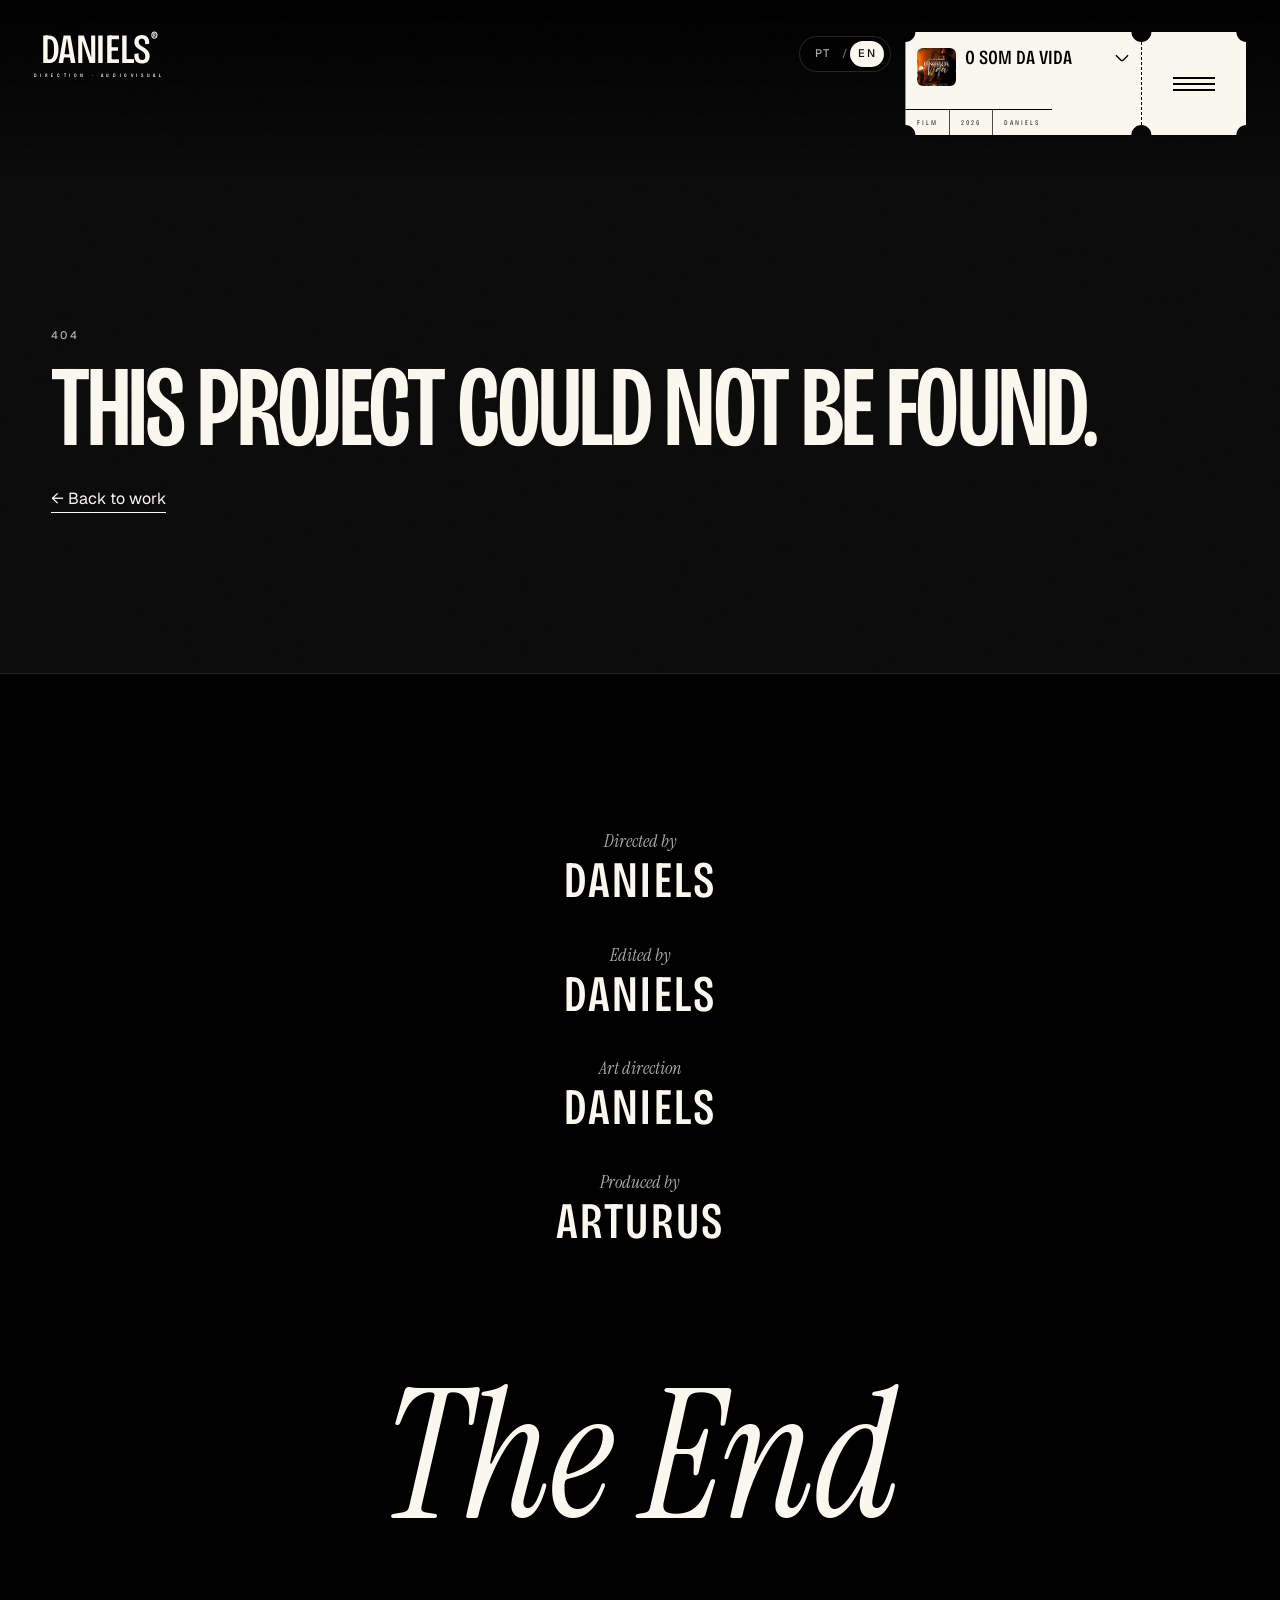
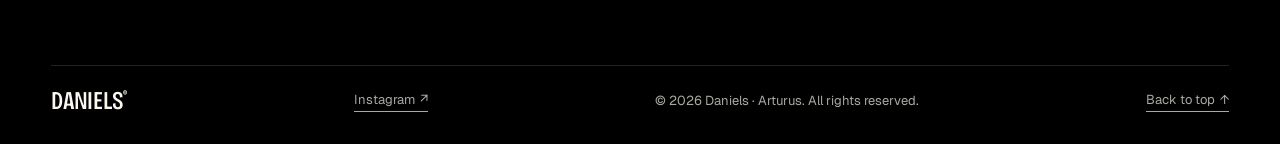
==== commit 8a75c71b: "Restructure site as a film: bilingual PT/EN, opening title, in-development, statement, end credits" ====
--- a/project.html
+++ b/project.html
@@ -1,50 +1,36 @@
 <!doctype html>
-<html lang="en">
+<html lang="pt-BR">
 <head>
   <meta charset="utf-8">
   <meta name="viewport" content="width=device-width, initial-scale=1, viewport-fit=cover">
-  <title>Project — DANIELS®</title>
-  <meta name="description" content="A project by DANIELS® — film, editing, design and art direction.">
-  <meta name="theme-color" content="#111111">
+  <title>DANIELS®</title>
+  <meta name="description" content="Um projeto de DANIELS® — filme, edição, design e direção de arte.">
+  <meta name="theme-color" content="#0b0b0b">
   <meta name="color-scheme" content="dark">
 
   <meta property="og:type" content="article">
   <meta property="og:site_name" content="DANIELS®">
-  <meta property="og:title" content="Project — DANIELS®">
-  <meta property="og:image" content="assets/img/og-image.jpg">
+  <meta property="og:title" content="DANIELS®">
+  <meta property="og:image" content="https://danielspng.github.io/DANIELS/assets/img/og-image.jpg">
   <meta name="twitter:card" content="summary_large_image">
 
   <link rel="icon" href="assets/favicon.svg" type="image/svg+xml">
   <link rel="preconnect" href="https://fonts.googleapis.com">
   <link rel="preconnect" href="https://fonts.gstatic.com" crossorigin>
-  <link rel="stylesheet" href="https://fonts.googleapis.com/css2?family=Geist:wght@300;400;500;600&family=Instrument+Serif:ital@0;1&display=swap">
+  <link rel="stylesheet" href="https://fonts.googleapis.com/css2?family=Geist:wght@300;400;500;600&family=Instrument+Serif:ital@0;1&family=Bricolage+Grotesque:opsz,wdth,wght@12..96,75..100,300..700&display=swap">
   <link rel="stylesheet" href="css/style.css">
 </head>
 <body class="page-project">
-  <a class="skip-link" href="#main">Skip to content</a>
+  <a class="skip-link" href="#main" data-i18n="skip">Pular para o conteúdo</a>
 
-  <header class="site-header is-solid" data-header>
-    <div class="site-header__inner">
-      <a class="wordmark" href="index.html" aria-label="DANIELS — home">DANIELS<sup>®</sup></a>
-      <nav class="nav" aria-label="Primary">
-        <button class="nav__toggle" type="button" aria-expanded="false" aria-controls="nav-list" data-nav-toggle>
-          <span class="nav__toggle-label">Menu</span>
-        </button>
-        <ul class="nav__list" id="nav-list" data-nav-list>
-          <li><a href="index.html#work" aria-current="page">Work</a></li>
-          <li><a href="index.html#about">About</a></li>
-          <li><a href="index.html#arturus">Arturus</a></li>
-          <li><a href="index.html#contact">Contact</a></li>
-        </ul>
-      </nav>
-    </div>
-  </header>
+  <header class="hd" data-header></header>
 
   <main id="main" class="case" data-case>
-    <noscript><div class="container case__empty"><p>Enable JavaScript to view this project.</p><p><a class="textlink" href="index.html#work">← Back to selected works</a></p></div></noscript>
+    <noscript><div class="container case__empty"><p>Enable JavaScript to view this project.</p><p><a class="textlink" href="index.html#work">← Back</a></p></div></noscript>
   </main>
 
   <footer class="site-footer" data-footer></footer>
+  <div class="grain" aria-hidden="true"></div>
 
   <script src="js/data.js"></script>
   <script src="js/common.js"></script>
--- a/css/style.css
+++ b/css/style.css
@@ -1,1509 +1,726 @@
-/* ==========================================================================
-   DANIELS® — Cinema meets editorial design
-   One stylesheet. No frameworks. Dark, restrained, typographic.
-   ========================================================================== */
-
-/* ---------- Tokens ---------- */
+﻿/* ==========================================================================
+   DANIELSÂ® â€” design system
+   Cinema meets editorial: condensed title cards, serif italics for voice,
+   letterbox frames, slates, end credits. Dark theatre with one "script page".
+   ========================================================================== */
+
+/* ---------- tokens ---------- */
 :root {
-  --bg: #111111;
-  --bg-deep: #0c0c0c;
-  --surface: #202020;
-  --ink: #F0EEE8;
-  --ink-2: rgba(240, 238, 232, .86);
-  --muted: #8d8a84;
-  --muted-2: #5f5d59;
-  --line: rgba(240, 238, 232, .14);
-  --bronze: #A98B68;
-
-  --paper: #F0EEE8;
-  --paper-2: #E4E1D9;
-  --paper-ink: #161616;
-  --paper-muted: #6d6a64;
-  --paper-line: rgba(22, 22, 22, .16);
-
-  --sans: "Geist", ui-sans-serif, system-ui, -apple-system, "Segoe UI", Roboto, "Helvetica Neue", Arial, sans-serif;
-  --serif: "Instrument Serif", "Iowan Old Style", Georgia, "Times New Roman", serif;
-
-  --gutter: clamp(20px, 4vw, 56px);
-  --max: 1440px;
-  --header-h: 72px;
-  --section-y: clamp(104px, 14vw, 200px);
-  --ease: cubic-bezier(.2, .7, .2, 1);
-}
-
-/* ---------- Base ---------- */
+  --bg: #0b0b0b;
+  --bg-2: #141414;
+  --ink: #faf7ef;
+  --ink-2: rgba(250, 247, 239, .68);
+  --ink-3: rgba(250, 247, 239, .42);
+  --line: rgba(250, 247, 239, .14);
+  --paper: #efebe1;
+  --paper-ink: #151412;
+  --paper-ink-2: rgba(21, 20, 18, .62);
+  --paper-line: rgba(21, 20, 18, .16);
+  --accent: #c8a46e;
+  --rec: #e5412f;
+
+  --f-body: "Geist", system-ui, -apple-system, "Segoe UI", sans-serif;
+  --f-display: "Bricolage Grotesque", "Arial Narrow", Arial, sans-serif;
+  --f-serif: "Instrument Serif", "Times New Roman", serif;
+
+  --gutter: clamp(16px, 4vw, 56px);
+  --max: 1600px;
+  --hd-h: 103px;
+  --ease: cubic-bezier(.23, 1, .32, 1);
+  --ease-io: cubic-bezier(.77, 0, .175, 1);
+}
+
+/* ---------- reset ---------- */
 *, *::before, *::after { box-sizing: border-box; }
-html {
-  -webkit-text-size-adjust: 100%;
-  text-size-adjust: 100%;
-  scroll-padding-top: var(--header-h);
-}
-@media (prefers-reduced-motion: no-preference) { html { scroll-behavior: smooth; } }
+html { -webkit-text-size-adjust: 100%; scroll-behavior: smooth; }
 html.no-scroll { overflow: hidden; }
-
 body {
   margin: 0;
   background: var(--bg);
   color: var(--ink);
-  font-family: var(--sans);
+  font-family: var(--f-body);
   font-size: 16px;
-  line-height: 1.6;
-  font-weight: 400;
+  line-height: 1.55;
   -webkit-font-smoothing: antialiased;
   -moz-osx-font-smoothing: grayscale;
   text-rendering: optimizeLegibility;
-  overflow-x: hidden;
-}
-img, video, iframe { display: block; max-width: 100%; }
-h1, h2, h3, p, figure, dl, dd, ul, ol { margin: 0; padding: 0; }
-ul, ol { list-style: none; }
-a { color: inherit; text-decoration: none; }
-button { font: inherit; color: inherit; background: none; border: 0; padding: 0; cursor: pointer; }
-em { font-style: normal; }
-sup { line-height: 0; }
+}
+img, video, svg { display: block; max-width: 100%; }
+h1, h2, h3, p, ul, ol, dl, dd, figure { margin: 0; }
+ul, ol { padding: 0; list-style: none; }
+a { color: inherit; }
+button { font: inherit; color: inherit; }
 [hidden] { display: none !important; }
-::selection { background: var(--bronze); color: var(--bg); }
-
-:focus-visible { outline: 1px solid var(--bronze); outline-offset: 4px; }
-
+::selection { background: var(--ink); color: var(--bg); }
+:focus-visible { outline: 2px solid var(--accent); outline-offset: 3px; }
+
+.container { width: 100%; max-width: var(--max); margin-inline: auto; padding-inline: var(--gutter); }
 .sr-only {
   position: absolute; width: 1px; height: 1px; padding: 0; margin: -1px;
   overflow: hidden; clip: rect(0 0 0 0); white-space: nowrap; border: 0;
 }
 .skip-link {
-  position: fixed; left: var(--gutter); top: 12px; z-index: 100;
-  padding: 10px 14px; background: var(--ink); color: var(--bg);
-  font-size: 13px; transform: translateY(-160%); transition: transform .2s;
+  position: fixed; top: 12px; left: 12px; z-index: 200;
+  padding: 10px 16px; background: var(--ink); color: var(--bg);
+  font-size: 13px; text-decoration: none; border-radius: 6px;
+  transform: translateY(-160%); transition: transform .3s var(--ease);
 }
 .skip-link:focus { transform: none; }
 
-.container {
-  width: 100%;
-  max-width: var(--max);
-  margin-inline: auto;
-  padding-inline: var(--gutter);
-}
-
-/* ---------- Typographic primitives ---------- */
-.eyebrow {
-  font-size: 11px;
-  line-height: 1.4;
-  font-weight: 500;
-  letter-spacing: .16em;
-  text-transform: uppercase;
-  color: var(--muted);
-}
-
+/* condensed display cut */
+.cond {
+  font-family: var(--f-display);
+  font-stretch: 75%;
+  font-variation-settings: "wdth" 75;
+}
+
+/* ---------- small parts ---------- */
 .textlink {
+  display: inline-flex; align-items: baseline; gap: .35em;
+  text-decoration: none;
+  background: linear-gradient(currentColor, currentColor) 0 100% / 100% 1px no-repeat;
+  padding-bottom: 2px;
+  transition: background-size .5s var(--ease), opacity .3s;
+}
+.textlink:hover { background-size: 0 1px; background-position: 100% 100%; }
+.textlink .arrow { transition: transform .4s var(--ease); }
+.textlink:hover .arrow { transform: translate(2px, -2px); }
+
+.soon {
+  display: inline-flex; align-items: center; gap: .5em;
+  color: var(--ink-3);
+  font-size: .78em; letter-spacing: .14em; text-transform: uppercase;
+}
+.soon::before { content: ""; width: 6px; height: 6px; border-radius: 50%; border: 1px solid currentColor; }
+
+.tag {
+  display: inline-flex; align-items: center;
+  padding: 3px 8px;
+  border: 1px dashed currentColor; border-radius: 999px;
+  font-family: var(--f-body); font-size: 10px; font-weight: 500;
+  letter-spacing: .14em; text-transform: uppercase;
+  opacity: .7; white-space: nowrap; vertical-align: middle;
+}
+
+.btn {
+  display: inline-flex; align-items: center; gap: .6em;
+  height: 48px; padding: 0 22px;
+  border: 1px solid var(--line); border-radius: 999px;
+  color: var(--ink); text-decoration: none;
+  font-size: 12px; font-weight: 500; letter-spacing: .16em; text-transform: uppercase;
+  backdrop-filter: blur(8px); -webkit-backdrop-filter: blur(8px);
+  transition: background .4s var(--ease), color .4s var(--ease), border-color .4s;
+}
+.btn:hover { background: var(--ink); color: var(--bg); border-color: var(--ink); }
+.btn--solid { background: var(--ink); color: var(--bg); border-color: var(--ink); }
+.btn--solid:hover { background: transparent; color: var(--ink); border-color: var(--line); }
+
+/* film grain over everything */
+.grain {
+  position: fixed; inset: -50%; z-index: 90; pointer-events: none;
+  opacity: .06; mix-blend-mode: overlay;
+  background-image: url("data:image/svg+xml,%3Csvg viewBox='0 0 200 200' xmlns='http://www.w3.org/2000/svg'%3E%3Cfilter id='n'%3E%3CfeTurbulence type='fractalNoise' baseFrequency='.85' numOctaves='3' stitchTiles='stitch'/%3E%3C/filter%3E%3Crect width='100%25' height='100%25' filter='url(%23n)'/%3E%3C/svg%3E");
+  animation: grain 1s steps(6) infinite;
+}
+@keyframes grain {
+  0% { transform: translate(0, 0); } 20% { transform: translate(-3%, 2%); } 40% { transform: translate(2%, -3%); }
+  60% { transform: translate(-2%, -1%); } 80% { transform: translate(3%, 3%); } 100% { transform: translate(0, 0); }
+}
+
+/* scroll reveal */
+.js [data-reveal] { opacity: 0; transform: translateY(28px); transition: opacity 1s var(--ease), transform 1.2s var(--ease); }
+.js [data-reveal].is-in { opacity: 1; transform: none; }
+
+/* ==========================================================================
+   HEADER â€” wordmark Â· PT/EN Â· ticket
+   ========================================================================== */
+.hd {
+  position: fixed; inset: 0 0 auto; z-index: 80;
+  pointer-events: none;
+}
+.hd::before {
+  content: ""; position: absolute; inset: 0 0 -40px;
+  background: linear-gradient(#000 0%, rgba(0, 0, 0, .55) 55%, rgba(0, 0, 0, 0));
+  opacity: .9; pointer-events: none;
+  transition: opacity .4s;
+}
+.hd.on-paper::before { opacity: 0; }
+.hd.on-paper .hd__logo { color: var(--paper-ink); }
+.hd.on-paper .lang { background: rgba(239, 235, 225, .7); border-color: var(--paper-line); }
+.hd.on-paper .lang span, .hd.on-paper .lang button { color: var(--paper-ink-2); }
+.hd.on-paper .lang button[aria-pressed="true"] { background: var(--paper-ink); color: var(--paper); }
+.hd.on-paper .tk { filter: drop-shadow(0 0 1px rgba(0, 0, 0, .5)); }
+.hd__inner {
   position: relative;
-  display: inline-flex;
-  align-items: baseline;
-  gap: .35em;
-  background-image: linear-gradient(currentColor, currentColor);
-  background-repeat: no-repeat;
-  background-position: 0 100%;
-  background-size: 0% 1px;
-  padding-bottom: 2px;
-  transition: background-size .5s var(--ease), color .3s;
-}
-.textlink:hover, .textlink:focus-visible { background-size: 100% 1px; }
-.textlink .arrow { display: inline-block; transition: transform .4s var(--ease); }
-.textlink:hover .arrow { transform: translate(2px, -2px); }
-
-.pending { color: var(--muted-2); font-size: .92em; }
-.tag {
-  display: inline-block;
-  font-size: 9.5px;
-  font-weight: 500;
-  line-height: 1;
-  letter-spacing: .16em;
-  text-transform: uppercase;
-  color: var(--muted);
-  border: 1px solid var(--line);
-  padding: 4px 6px 3px;
-  vertical-align: middle;
-  white-space: nowrap;
-}
-
-.noscript { color: var(--muted); }
-
-/* ==========================================================================
-   01 — HEADER
-   ========================================================================== */
-.site-header {
-  position: fixed;
-  inset: 0 0 auto 0;
-  z-index: 50;
-  height: var(--header-h);
-  transition: background-color .45s ease, border-color .45s ease;
-  border-bottom: 1px solid transparent;
-}
-.site-header.is-solid {
-  background-color: rgba(17, 17, 17, .96);
-  border-bottom-color: var(--line);
-}
-.site-header__inner {
-  height: 100%;
-  max-width: var(--max);
-  margin-inline: auto;
-  padding-inline: var(--gutter);
-  display: flex;
-  align-items: center;
-  justify-content: space-between;
-}
-.wordmark {
-  font-size: 15px;
-  font-weight: 600;
-  letter-spacing: .02em;
+  display: flex; justify-content: space-between; align-items: flex-start;
+  padding: 2rem 2.1rem 0;
+}
+.hd__logo {
+  pointer-events: auto;
+  display: inline-flex; flex-direction: column; align-items: center;
+  color: var(--ink); text-decoration: none;
+  font-family: var(--f-display); font-stretch: 75%; font-variation-settings: "wdth" 75; font-weight: 500;
+  font-size: 2.6rem; line-height: .85; letter-spacing: -.01em;
+  transition: color .4s;
+}
+.hd__logo sup { font-size: .32em; vertical-align: top; }
+.hd__logo small { margin-top: .35rem; font-size: .325rem; letter-spacing: 3.6px; line-height: 1; }
+
+.hd__right { display: flex; align-items: flex-start; gap: 14px; pointer-events: auto; }
+
+/* language switch */
+.lang {
+  display: flex; align-items: center; gap: 2px;
+  height: 36px; margin-top: 4px; padding: 0 6px;
+  border: 1px solid var(--line); border-radius: 999px;
+  background: rgba(0, 0, 0, .35);
+  backdrop-filter: blur(10px); -webkit-backdrop-filter: blur(10px);
+  font-size: 11px; font-weight: 500; letter-spacing: .14em;
+}
+.lang span { color: var(--ink-3); }
+.lang button {
+  height: 26px; min-width: 34px; padding: 0 8px;
+  border: 0; border-radius: 999px; background: none;
+  color: var(--ink-2); cursor: pointer; letter-spacing: inherit;
+  transition: background .3s, color .3s;
+}
+.lang button:hover { color: var(--ink); }
+.lang button[aria-pressed="true"] { background: var(--ink); color: var(--bg); }
+
+/* ticket */
+.tk {
   position: relative;
-  z-index: 2;
-}
-.wordmark sup { font-size: .55em; font-weight: 400; margin-left: 1px; position: relative; top: -.15em; }
-
-.nav__list { display: flex; gap: clamp(24px, 3vw, 44px); }
-.nav__list a {
-  font-size: 11.5px;
-  font-weight: 500;
-  letter-spacing: .16em;
-  text-transform: uppercase;
-  color: var(--ink-2);
-  padding: 8px 0;
-  transition: color .3s;
-  background-image: linear-gradient(currentColor, currentColor);
-  background-repeat: no-repeat;
-  background-position: 0 calc(100% - 4px);
-  background-size: 0 1px;
-  transition: background-size .45s var(--ease), color .3s;
-}
-.nav__list a:hover, .nav__list a[aria-current="page"] { color: var(--ink); background-size: 100% 1px; }
-.nav__toggle { display: none; }
-
-/* ==========================================================================
-   02 — HERO
+  color: #000;
+  filter: drop-shadow(0 2px 2px rgba(0, 0, 0, .3));
+  font-family: var(--f-display); font-stretch: 75%; font-variation-settings: "wdth" 75; font-weight: 500;
+}
+.tk__body {
+  display: flex; width: 341px; height: 103px; background: var(--ink);
+  -webkit-clip-path: path("M331 0H246C246 5.52344 241.523 10 236 10C230.477 10 226 5.52344 226 0H10C10 5.52344 5.52344 10 0 10V93C5.52344 93 10 97.4766 10 103H226C226 97.4766 230.477 93 236 93C241.523 93 246 97.4766 246 103H331C331 97.4766 335.477 93 341 93V10C335.477 10 331 5.52344 331 0Z");
+  clip-path: path("M331 0H246C246 5.52344 241.523 10 236 10C230.477 10 226 5.52344 226 0H10C10 5.52344 5.52344 10 0 10V93C5.52344 93 10 97.4766 10 103H226C226 97.4766 230.477 93 236 93C241.523 93 246 97.4766 246 103H331C331 97.4766 335.477 93 341 93V10C335.477 10 331 5.52344 331 0Z");
+}
+.tk button { background: none; border: 0; padding: 0; cursor: pointer; font: inherit; color: inherit; }
+.tk__film { display: flex; flex-direction: column; width: 236px; height: 100%; text-align: left; }
+.tk__top {
+  display: flex; gap: .6rem; width: 100%; height: 75%;
+  padding: 1rem .75rem 0; overflow: hidden;
+}
+.tk__thumb {
+  display: flex; flex: none; width: 2.4rem; height: 2.4rem;
+  border-radius: 6px; overflow: hidden; background: #1a1a1a;
+}
+.tk__thumb img { width: 100%; height: 100%; object-fit: cover; }
+.tk__title { flex: 1; font-size: 20px; line-height: .9em; text-transform: uppercase; }
+.tk__chev { display: flex; flex: none; width: 14px; height: 8px; margin-top: .35rem; transition: transform .4s var(--ease); }
+.tk__chev svg { width: 100%; height: 100%; }
+.tk.is-films .tk__chev { transform: rotate(180deg); }
+.tk__bot {
+  display: flex; height: 25%;
+  border-top: 1px solid #000;
+  font-size: .45rem; line-height: 1em; letter-spacing: 2px; text-transform: uppercase;
+}
+.tk__cell { display: flex; justify-content: center; align-items: center; width: 100%; padding: 0 .7rem; opacity: .7; white-space: nowrap; }
+.tk__cell--c { flex: 1; border-left: 1px solid #000; border-right: 1px solid #000; }
+.tk.is-swap .tk__title, .tk.is-swap .tk__thumb, .tk.is-swap .tk__cell { animation: tkSwap .6s var(--ease); }
+@keyframes tkSwap { from { transform: translateY(60%); opacity: 0; } to { transform: none; } }
+.tk__seam { align-self: center; width: 0; height: 80%; border-right: 1px dashed #000; }
+.tk__menu { display: flex; flex: 1; justify-content: center; align-items: center; }
+.tk__lines { display: flex; flex-direction: column; gap: 4px; width: 42px; }
+.tk__lines i { display: block; height: 2px; background: #000; transition: transform .4s var(--ease); }
+.tk.is-menu .tk__lines i:nth-child(1) { transform: translateY(6px) rotate(-45deg) scaleX(.8); }
+.tk.is-menu .tk__lines i:nth-child(2) { transform: scaleX(0); }
+.tk.is-menu .tk__lines i:nth-child(3) { transform: translateY(-6px) rotate(45deg) scaleX(.8); }
+
+.tk__drop, .tk__panel {
+  position: absolute; top: calc(100% + 6px); right: 0; z-index: 2;
+  display: flex; flex-direction: column;
+  width: 341px; max-width: calc(100vw - 2rem);
+  background: var(--ink); color: #000; border-radius: 10px;
+  opacity: 0; visibility: hidden; transform: translateY(-8px);
+  transition: opacity .35s var(--ease), transform .5s var(--ease), visibility 0s .35s;
+}
+.tk__drop.is-open, .tk__panel.is-open {
+  opacity: 1; visibility: visible; transform: none;
+  transition: opacity .35s var(--ease), transform .5s var(--ease);
+}
+.tk__label {
+  padding: .9rem .8rem .5rem;
+  font-family: var(--f-body); font-size: 10px; letter-spacing: .2em; text-transform: uppercase; opacity: .55;
+}
+.tk__item {
+  display: flex; align-items: center; gap: .6rem;
+  padding: .8rem; color: #000; text-decoration: none;
+  border-top: 1px dashed rgba(0, 0, 0, .3);
+  transition: background .3s;
+}
+.tk__item:hover, .tk__item.is-active { background: rgba(0, 0, 0, .06); }
+.tk__item-tx { display: flex; flex: 1; flex-direction: column; gap: .25rem; text-transform: uppercase; }
+.tk__item-tx b { font-size: 18px; font-weight: 500; line-height: .9em; }
+.tk__item-tx small { font-size: .5rem; letter-spacing: 2px; opacity: .7; }
+.tk__item-ar { display: flex; width: 11px; height: 10px; }
+.tk__panel { gap: 1rem; padding: 1.2rem; }
+.tk__nav { display: flex; flex-direction: column; gap: .75rem; }
+.tk__nav a {
+  display: flex; align-items: baseline; gap: .8rem;
+  color: #000; text-decoration: none;
+  font-size: 24px; line-height: .9em; text-transform: uppercase;
+  transition: opacity .25s;
+}
+.tk__nav a:hover { opacity: .5; }
+.tk__nav small { font-family: var(--f-serif); font-size: .6rem; letter-spacing: .2em; opacity: .6; }
+.tk__social {
+  padding-top: .9rem; border-top: 1px dashed rgba(0, 0, 0, .3);
+  color: #000; text-decoration: none;
+  font-size: .55rem; letter-spacing: 2px; text-transform: uppercase;
+}
+
+/* ==========================================================================
+   01 â€” OPENING TITLE
    ========================================================================== */
 .hero {
+  --bar: 0vh;
+  --lb: min(max(40px, (100vh - 100vw / 2.39) / 2), 11vh);
   position: relative;
-  height: 100vh;
-  height: 100svh;
-  min-height: 600px;
-  overflow: hidden;
-  background: #0b0d10;
-  isolation: isolate;
-}
-.hero__media { position: absolute; inset: 0; z-index: -2; }
+  min-height: 100vh; min-height: 100svh;
+  display: flex; align-items: flex-end;
+  overflow: hidden; isolation: isolate;
+  background: #000;
+}
+.hero__media { position: absolute; inset: 0; z-index: -2; transform: scale(1.04); will-change: transform; }
 .hero__poster, .hero__video {
-  position: absolute; inset: 0;
-  width: 100%; height: 100%;
-  object-fit: cover;
-  object-position: var(--focus-d, 60% 50%);
-}
-.hero__video { opacity: 0; transition: opacity 1.4s ease; }
+  position: absolute; inset: 0; width: 100%; height: 100%;
+  object-fit: cover; object-position: var(--focus-d, 50% 50%);
+}
+.hero__video { opacity: 0; transition: opacity 1.2s ease; }
 .hero.has-video .hero__video { opacity: 1; }
-
 .hero__shade {
   position: absolute; inset: 0; z-index: -1;
   background:
-    linear-gradient(90deg, rgba(9, 9, 10, .62) 0%, rgba(9, 9, 10, .18) 52%, rgba(9, 9, 10, 0) 70%),
-    linear-gradient(0deg, rgba(9, 9, 10, .88) 0%, rgba(9, 9, 10, .38) 34%, rgba(9, 9, 10, 0) 58%),
-    linear-gradient(180deg, rgba(9, 9, 10, .5) 0%, rgba(9, 9, 10, 0) 18%);
-}
-/* A static film grain — unifies footage and stills, never animates. */
-.hero__shade::after {
-  content: "";
+    linear-gradient(180deg, rgba(0,0,0,.55) 0%, rgba(0,0,0,0) 30%, rgba(0,0,0,.25) 60%, rgba(0,0,0,.92) 100%),
+    radial-gradient(ellipse at 50% 40%, rgba(0,0,0,0) 40%, rgba(0,0,0,.55) 100%);
+}
+/* letterbox 2.39:1 â€” bars close in slightly as you scroll */
+.hero__bar {
+  position: absolute; left: 0; right: 0; z-index: 1; background: #000;
+  height: calc(var(--lb) + var(--bar));
+  transition: height .1s linear;
+}
+.hero__bar--top { top: 0; }
+.hero__bar--bottom { bottom: 0; }
+
+.hero__slate {
+  position: absolute; z-index: 2;
+  left: var(--gutter); right: var(--gutter);
+  top: calc(max(var(--lb), var(--hd-h) + 32px) + 14px);
+  display: flex; justify-content: space-between; gap: 1rem;
+  color: var(--ink-2);
+  font-size: 11px; font-weight: 500; letter-spacing: .18em; text-transform: uppercase;
+  font-variant-numeric: tabular-nums;
+}
+.hero__tc { display: inline-flex; align-items: center; gap: .6em; }
+.hero__rec { width: 7px; height: 7px; border-radius: 50%; background: var(--rec); animation: rec 1.6s steps(2) infinite; }
+@keyframes rec { 50% { opacity: .15; } }
+
+.hero__content {
+  position: relative; z-index: 2;
+  width: 100%; max-width: var(--max); margin-inline: auto;
+  padding: 0 var(--gutter) calc(var(--lb) + 28px);
+}
+.hero__kicker {
+  margin-bottom: .6rem;
+  font-family: var(--f-serif); font-style: italic;
+  font-size: clamp(1.2rem, 2vw, 1.7rem); color: var(--ink-2);
+}
+.hero__title {
+  font-family: var(--f-display); font-stretch: 75%; font-variation-settings: "wdth" 75; font-weight: 500;
+  font-size: clamp(5rem, 19vw, 19rem); line-height: .78; letter-spacing: -.03em;
+  text-transform: uppercase;
+}
+.hero__title sup { font-size: .14em; vertical-align: top; position: relative; top: .5em; margin-left: .05em; }
+.hero__foot {
+  display: flex; justify-content: space-between; align-items: flex-end; gap: 2rem; flex-wrap: wrap;
+  margin-top: 1.6rem; padding-top: 1.4rem; border-top: 1px solid var(--line);
+}
+.hero__tag { font-family: var(--f-serif); font-style: italic; font-size: clamp(1.6rem, 3vw, 2.4rem); line-height: 1.05; }
+.hero__sub { margin-top: .4rem; color: var(--ink-2); font-size: 15px; }
+.hero__ctas { display: flex; gap: 10px; flex-wrap: wrap; }
+.hero__playback {
+  position: absolute; z-index: 3; right: var(--gutter);
+  top: calc(max(var(--lb), var(--hd-h) + 32px) + 44px);
+  padding: 6px 12px; border: 1px solid var(--line); border-radius: 999px;
+  background: rgba(0,0,0,.35); color: var(--ink);
+  font-size: 11px; letter-spacing: .14em; text-transform: uppercase; cursor: pointer;
+}
+
+/* ==========================================================================
+   SECTIONS
+   ========================================================================== */
+.section { position: relative; padding-block: clamp(96px, 14vw, 200px); }
+
+.shead { display: grid; grid-template-columns: 1fr; gap: 1.2rem; margin-bottom: clamp(48px, 7vw, 96px); max-width: 1100px; }
+.shead__k {
+  display: flex; align-items: center; gap: .9rem;
+  font-size: 11px; font-weight: 500; letter-spacing: .22em; text-transform: uppercase; color: var(--ink-2);
+}
+.shead__n {
+  display: inline-grid; place-items: center;
+  height: 1.6rem; padding: 0 .5rem; white-space: nowrap;
+  border: 1px solid currentColor; border-radius: 4px;
+  font-variant-numeric: tabular-nums;
+}
+.shead__n::before { content: "SC "; opacity: .6; margin-right: .25em; }
+.shead__title {
+  font-family: var(--f-display); font-stretch: 75%; font-variation-settings: "wdth" 75; font-weight: 500;
+  font-size: clamp(3.4rem, 9vw, 8.5rem); line-height: .84; letter-spacing: -.025em;
+  text-transform: uppercase;
+}
+.shead__title em, .ct__title em {
+  font-family: var(--f-serif); font-style: italic; font-weight: 400;
+  font-stretch: normal; font-variation-settings: normal;
+  text-transform: none; letter-spacing: -.01em;
+}
+.shead__intro { max-width: 46ch; color: var(--ink-2); font-size: clamp(16px, 1.3vw, 18px); }
+
+/* ==========================================================================
+   03 â€” IN DEVELOPMENT
+   ========================================================================== */
+.dev { background: var(--bg); }
+.dev__list { display: grid; grid-template-columns: repeat(3, 1fr); gap: 16px; counter-reset: dev; }
+.dcard {
+  position: relative;
+  display: flex; flex-direction: column; gap: 1.2rem;
+  min-height: 440px; padding: 22px;
+  border: 1px solid var(--line); border-radius: 14px;
+  background:
+    repeating-linear-gradient(90deg, rgba(250,247,239,.025) 0 1px, transparent 1px 64px),
+    var(--bg-2);
+  transition: border-color .4s, transform .6s var(--ease);
+}
+.dcard::before {
+  /* clapper stripes */
+  content: ""; height: 14px; margin: -22px -22px 0; border-radius: 13px 13px 0 0;
+  background: repeating-linear-gradient(-45deg, var(--ink) 0 14px, #000 14px 28px);
+  opacity: .9;
+}
+.dcard:hover { border-color: rgba(250,247,239,.35); transform: translateY(-4px); }
+.dcard__top {
+  display: flex; align-items: center; gap: .8rem; flex-wrap: wrap;
+  padding-bottom: .9rem; border-bottom: 1px dashed var(--line);
+  font-size: 11px; letter-spacing: .16em; text-transform: uppercase; color: var(--ink-2);
+}
+.dcard__code { color: var(--ink); font-weight: 600; font-variant-numeric: tabular-nums; }
+.dcard__title {
+  font-family: var(--f-display); font-stretch: 75%; font-variation-settings: "wdth" 75; font-weight: 500;
+  font-size: clamp(2rem, 3vw, 2.8rem); line-height: .9; text-transform: uppercase;
+}
+.dcard__logline { font-family: var(--f-serif); font-style: italic; font-size: 1.25rem; line-height: 1.25; color: var(--ink-2); }
+.dcard__status { margin-top: auto; }
+.dcard__now {
+  display: inline-flex; align-items: center; gap: .55em; margin-bottom: .9rem;
+  font-size: 11px; font-weight: 500; letter-spacing: .18em; text-transform: uppercase;
+}
+.dcard__now i { width: 7px; height: 7px; border-radius: 50%; background: var(--rec); animation: rec 1.6s steps(2) infinite; }
+.dcard__track { display: grid; grid-template-columns: repeat(5, 1fr); gap: 4px; }
+.dcard__track li { height: 3px; border-radius: 2px; background: var(--line); position: relative; }
+.dcard__track li.is-done { background: var(--ink-2); }
+.dcard__track li.is-now { background: var(--ink); }
+.dcard__track span { position: absolute; width: 1px; height: 1px; overflow: hidden; clip: rect(0 0 0 0); }
+.dcard__target {
+  display: flex; justify-content: space-between;
+  padding-top: .9rem; border-top: 1px dashed var(--line);
+  font-size: 11px; letter-spacing: .16em; text-transform: uppercase; color: var(--ink-2);
+  font-variant-numeric: tabular-nums;
+}
+.dcard__target span { color: var(--ink-3); }
+
+/* ==========================================================================
+   04 â€” WORK
+   ========================================================================== */
+.work { background: var(--bg); border-top: 1px solid var(--line); }
+.filters { display: flex; flex-wrap: wrap; gap: 8px; margin-bottom: 32px; }
+.chip {
+  display: inline-flex; align-items: center; gap: .4em;
+  height: 38px; padding: 0 16px;
+  border: 1px solid var(--line); border-radius: 999px; background: none;
+  color: var(--ink-2); cursor: pointer;
+  font-size: 12px; font-weight: 500; letter-spacing: .12em; text-transform: uppercase;
+  transition: background .3s, color .3s, border-color .3s;
+}
+.chip sup { font-size: .75em; opacity: .6; }
+.chip:hover { color: var(--ink); border-color: rgba(250,247,239,.4); }
+.chip[aria-pressed="true"] { background: var(--ink); color: var(--bg); border-color: var(--ink); }
+
+.grid { display: grid; grid-template-columns: repeat(3, 1fr); gap: clamp(16px, 2.4vw, 32px); }
+.card__link { display: block; color: inherit; text-decoration: none; }
+.poster { position: relative; display: block; aspect-ratio: 2 / 3; overflow: hidden; border-radius: 10px; background: var(--bg-2); }
+.poster__img { width: 100%; height: 100%; object-fit: cover; transition: transform 1.2s var(--ease), filter .8s; }
+.card__link:hover .poster__img { transform: scale(1.04); }
+.card__media::after {
+  content: ""; position: absolute; inset: 0; border-radius: inherit;
+  box-shadow: inset 0 0 0 1px rgba(250,247,239,.08);
+  pointer-events: none;
+}
+.card__meta { display: flex; align-items: flex-start; gap: 14px; padding-top: 16px; }
+.card__num { padding-top: 4px; color: var(--ink-3); font-size: 12px; font-variant-numeric: tabular-nums; }
+.card__text { flex: 1; display: flex; flex-direction: column; gap: 4px; }
+.card__title {
+  font-family: var(--f-display); font-stretch: 75%; font-variation-settings: "wdth" 75; font-weight: 500;
+  font-size: clamp(1.5rem, 2vw, 2rem); line-height: .95; text-transform: uppercase;
+}
+.card__cat { color: var(--ink-2); font-size: 12px; letter-spacing: .14em; text-transform: uppercase; }
+
+/* slate placeholder (posters, portrait) */
+.slate {
   position: absolute; inset: 0;
-  opacity: .09;
-  mix-blend-mode: overlay;
-  background-image: url("data:image/svg+xml;utf8,<svg xmlns='http://www.w3.org/2000/svg' width='180' height='180'><filter id='n'><feTurbulence type='fractalNoise' baseFrequency='.85' numOctaves='2' stitchTiles='stitch'/><feColorMatrix values='0 0 0 0 1  0 0 0 0 1  0 0 0 0 1  0 0 0 1 0'/></filter><rect width='100%' height='100%' filter='url(%23n)'/></svg>");
-}
-
-.hero__content {
-  position: absolute;
-  left: 0; right: 0;
-  bottom: clamp(28px, 6vh, 64px);
-  max-width: var(--max);
-  margin-inline: auto;
-  padding-inline: var(--gutter);
-}
-.hero__label { color: rgba(240, 238, 232, .72); margin-bottom: clamp(14px, 2vh, 24px); }
-.hero__title {
-  font-size: clamp(4.4rem, 12.4vw, 12.5rem);
-  font-weight: 500;
-  line-height: .8;
-  letter-spacing: -.058em;
-  margin-left: -.045em;
-}
-.hero__title sup {
-  font-size: .16em;
-  font-weight: 400;
-  letter-spacing: 0;
-  vertical-align: top;
-  position: relative;
-  top: .9em;
-  margin-left: .35em;
-}
-.hero__foot {
-  display: flex;
-  align-items: flex-end;
-  justify-content: space-between;
-  gap: 2rem;
-  margin-top: clamp(24px, 4vh, 40px);
-  padding-top: clamp(16px, 2.4vh, 22px);
-  border-top: 1px solid rgba(240, 238, 232, .22);
-}
-.hero__headline {
-  font-family: var(--serif);
-  font-style: italic;
-  font-size: clamp(1.7rem, 2.6vw, 2.5rem);
-  line-height: 1.05;
-  letter-spacing: -.005em;
-}
-.hero__desc { color: rgba(240, 238, 232, .7); font-size: 15px; margin-top: .4rem; }
-.hero__cta {
-  font-size: 11.5px;
-  font-weight: 500;
-  letter-spacing: .16em;
-  text-transform: uppercase;
-  white-space: nowrap;
-  padding-bottom: 6px;
-  background-size: 100% 1px;
-}
-.hero__cta:hover { background-size: 30% 1px; }
-.hero__cta span { transition: transform .4s var(--ease); display: inline-block; }
-.hero__cta:hover span { transform: translateY(3px); }
-
-.hero__caption {
-  position: absolute;
-  left: max(var(--gutter), calc((100vw - var(--max)) / 2 + var(--gutter)));
-  top: calc(var(--header-h) + 24px);
-  font-size: 10.5px;
-  letter-spacing: .16em;
-  text-transform: uppercase;
-  color: rgba(240, 238, 232, .5);
-}
-.hero__playback {
-  position: absolute;
-  right: max(var(--gutter), calc((100vw - var(--max)) / 2 + var(--gutter)));
-  top: calc(var(--header-h) + 52px);
-  font-size: 10.5px;
-  letter-spacing: .16em;
-  text-transform: uppercase;
-  color: rgba(240, 238, 232, .7);
-  padding: 8px 0;
-  min-height: 32px;
-}
-.hero__playback:hover { color: var(--ink); }
-
-/* Gentle entrance for hero copy only — no other load animation. */
-.js .hero__content { opacity: 0; transform: translateY(10px); }
-.is-ready .hero__content { opacity: 1; transform: none; transition: opacity 1.2s ease .15s, transform 1.4s var(--ease) .15s; }
-
-/* ==========================================================================
-   SECTION HEADS (shared)
-   ========================================================================== */
-.section { padding-block: var(--section-y); }
-.section-head {
-  display: grid;
-  grid-template-columns: repeat(12, minmax(0, 1fr));
-  column-gap: var(--gutter);
-  margin-bottom: clamp(64px, 9vw, 128px);
-}
-.section-head__label { grid-column: 1 / 4; padding-top: .9em; }
-.section-head__main { grid-column: 4 / 13; }
-.section-head__title {
-  font-size: clamp(2.6rem, 6.4vw, 6rem);
-  font-weight: 400;
-  line-height: .96;
-  letter-spacing: -.045em;
-}
-.section-head__intro {
-  margin-top: clamp(20px, 2.4vw, 32px);
-  max-width: 38ch;
-  font-size: clamp(16px, 1.25vw, 18px);
-  line-height: 1.55;
-  color: var(--muted);
-}
-
-/* ==========================================================================
-   02.5 — FEATURED FILMS (CINEMATIC SHOWCASE)
-   Inspirado na referência de cinema/festival:
-   - Fundo escuro imersivo
-   - Moldura cinematográfica com vídeo/preview dominante
-   - Título em caixa alta imponente sobreposto
-   - Louros / Seleções oficiais à esquerda
-   - Coluna editorial à direita com quotes, estrelas e sinopse
-   - Barra de reprodução estilizada com scrubbing e contagem de tempo
-   - Botão discreto para assistir / tela cheia / link direto
-   ========================================================================== */
-/* ==========================================================================
-   02.5 — FEATURED FILMS (CINEMATIC SHOWCASE — SIENA FILM INSPIRED)
-   Inspirado na referência exata de cinema (Siena Film Foundation):
-   - Fundo escuro imersivo (#090909)
-   - Moldura cinematográfica de frame estático (sem player/sem barra de scrubbing)
-   - Ticket perfurado no topo com seletor de filmes e menu
-   - Louros / Seleção oficial no canto superior esquerdo
-   - Título imponente em caixa alta no canto inferior esquerdo + tabela editorial
-   - Coluna de críticas com 3 avaliações em estrelas à direita
-   - Botão EXPLORE → no canto inferior direito
-   - Badge flutuante interativo de clique ao passar o mouse ("o negócio de clicar")
-   - Ao clicar, navega diretamente para a página de detalhes (project.html?p=...)
-   ========================================================================== */
-/* ==========================================================================
-   02.5 — FEATURED FILMS (FULLSCREEN CINEMATIC SHOWCASE — SIENA FILM INSPIRED)
-   Cada projeto ocupa 100% da tela (100vh / full screen).
-   Ao rolar para baixo, o próximo filme desliza e cobre a tela inteira.
-   ========================================================================== */
-.featured-cinema {
-  position: relative;
-  background: #060708;
-  width: 100%;
-  scroll-snap-type: y mandatory;
-}
-
-/* Header flutuante/sticky no topo da tela cheia — ocupa 0px de altura para não deslocar os cards */
-.featured-cinema__header {
-  position: sticky;
-  top: 0;
-  left: 0;
-  right: 0;
-  width: 100%;
-  height: 0;
-  padding: 0;
-  margin: 0;
-  z-index: 50;
-  pointer-events: none;
-}
-.featured-cinema__header-inner {
-  display: flex;
-  align-items: center;
-  justify-content: space-between;
-  width: 100%;
-  padding: clamp(20px, 3vh, 36px) clamp(24px, 4vw, 56px);
-}
-.featured-cinema__label {
-  color: var(--bronze);
-  letter-spacing: .2em;
-  pointer-events: auto;
-  text-shadow: 0 2px 14px rgba(0, 0, 0, .9);
-}
-
-/* Ticket de Cinema (perforated cinema pass no topo direito) */
-.cinema-ticket-wrap {
-  position: relative;
-  pointer-events: auto;
-}
-.cinema-ticket {
-  display: inline-flex;
-  align-items: center;
-  background: #faf7ef;
-  color: #111111;
-  border-radius: 4px;
-  box-shadow: 0 8px 30px rgba(0, 0, 0, .6);
-  user-select: none;
-  font-family: var(--sans);
-  overflow: visible;
-  position: relative;
-}
-.cinema-ticket__stub {
-  display: flex;
-  align-items: center;
-  gap: 10px;
-  padding: 8px 14px;
-  cursor: pointer;
-  background: transparent;
-  border: none;
-  color: inherit;
-  font: inherit;
-  text-align: left;
-  transition: background .2s;
-}
-.cinema-ticket__stub:hover {
-  background: rgba(0, 0, 0, .04);
-}
-.cinema-ticket__thumb {
-  width: 26px;
-  height: 26px;
-  border-radius: 3px;
-  object-fit: cover;
-  background: #222;
-  flex-shrink: 0;
-}
-.cinema-ticket__text {
-  display: flex;
-  flex-direction: column;
-}
-.cinema-ticket__heading {
-  display: flex;
-  align-items: center;
-  gap: 6px;
-  font-size: 11px;
-  font-weight: 600;
-  letter-spacing: .08em;
-  text-transform: uppercase;
-  color: #111;
-  line-height: 1.2;
-}
-.cinema-ticket__arrow {
-  font-size: 9px;
-  transition: transform .25s var(--ease);
-}
-.cinema-ticket[aria-expanded="true"] .cinema-ticket__arrow {
-  transform: rotate(180deg);
-}
-.cinema-ticket__sub {
-  font-size: 8.5px;
-  font-weight: 500;
-  letter-spacing: .12em;
-  text-transform: uppercase;
-  color: #666;
-  margin-top: 1px;
-}
-
-/* Linha de picote vertical com chanfros semicirculares */
-.cinema-ticket__perforation {
-  position: relative;
-  width: 1px;
-  height: 36px;
-  border-left: 1px dashed rgba(0, 0, 0, .25);
-  margin: 0 2px;
-}
-.cinema-ticket__notch-top,
-.cinema-ticket__notch-bottom {
-  position: absolute;
-  width: 8px;
-  height: 8px;
-  border-radius: 50%;
-  background: #060708;
-  left: 50%;
-  transform: translateX(-50%);
-}
-.cinema-ticket__notch-top { top: -8px; }
-.cinema-ticket__notch-bottom { bottom: -8px; }
-
-.cinema-ticket__menu-btn {
-  padding: 8px 12px;
-  display: flex;
-  align-items: center;
-  justify-content: center;
-  cursor: pointer;
-  background: transparent;
-  border: none;
-  color: #111;
-}
-.cinema-ticket__menu-lines {
-  display: flex;
-  flex-direction: column;
-  gap: 3px;
-  width: 14px;
-}
-.cinema-ticket__menu-lines span {
-  display: block;
-  height: 1.5px;
-  background: #111;
-  border-radius: 1px;
-}
-
-/* Menu Dropdown do Ticket */
-.cinema-ticket__dropdown {
-  position: absolute;
-  top: calc(100% + 8px);
-  right: 0;
-  width: 260px;
-  background: #faf7ef;
-  color: #111;
-  border-radius: 4px;
-  box-shadow: 0 16px 40px rgba(0, 0, 0, .7);
-  padding: 6px;
-  z-index: 50;
-  display: none;
-  flex-direction: column;
-  gap: 2px;
-}
-.cinema-ticket__dropdown.is-open {
-  display: flex;
-  animation: ticketDrop .2s var(--ease);
-}
-@keyframes ticketDrop {
-  from { opacity: 0; transform: translateY(-6px); }
-  to { opacity: 1; transform: translateY(0); }
-}
-.cinema-ticket__dropdown-item {
-  display: flex;
-  align-items: center;
-  gap: 10px;
-  padding: 8px 10px;
-  border-radius: 3px;
-  text-decoration: none;
-  color: #111;
-  font-size: 11px;
-  font-weight: 500;
-  letter-spacing: .08em;
-  text-transform: uppercase;
-  transition: background .2s;
-  cursor: pointer;
-}
-.cinema-ticket__dropdown-item:hover,
-.cinema-ticket__dropdown-item.is-active {
-  background: rgba(0, 0, 0, .08);
-}
-.cinema-ticket__dropdown-thumb {
-  width: 22px;
-  height: 22px;
-  border-radius: 2px;
-  object-fit: cover;
-}
-
-/* Palco Fullscreen: sem margens nem max-width */
-.featured-cinema__stage {
-  position: relative;
-  width: 100%;
-  margin: 0;
-  padding: 0;
-}
-
-/* Card do Filme — 100vh TELA CHEIA (FULL SCREEN STACKING) */
-.cinema-film-card {
-  position: sticky;
-  top: 0;
-  height: 100vh;
-  height: 100svh;
-  height: 100dvh;
-  width: 100%;
-  overflow: hidden;
-  background: #060708;
-  display: flex;
-  flex-direction: column;
-  justify-content: flex-end;
-  text-decoration: none;
-  color: var(--ink);
-  cursor: pointer;
-  box-shadow: 0 -30px 80px rgba(0, 0, 0, .95);
-  transition: none;
-}
-
-/* Frame da foto ocupando 100% da tela */
-.cinema-film-card__frame {
-  position: absolute;
-  inset: 0;
-  width: 100%;
-  height: 100%;
-  object-fit: cover;
-  object-position: center;
-  transition: transform 1.4s var(--ease), filter .6s ease;
-}
-.cinema-film-card:hover .cinema-film-card__frame {
-  transform: scale(1.02);
-  filter: brightness(0.92);
-}
-
-/* Degradês Cinematográficos cobrindo toda a tela para máxima legibilidade */
-.cinema-film-card__overlay {
-  position: absolute;
-  inset: 0;
-  z-index: 1;
-  pointer-events: none;
+  display: flex; flex-direction: column; justify-content: space-between;
+  padding: 18px; padding-top: 34px;
   background:
-    linear-gradient(90deg, rgba(6, 7, 8, .94) 0%, rgba(6, 7, 8, .62) 36%, rgba(6, 7, 8, .12) 65%),
-    linear-gradient(270deg, rgba(6, 7, 8, .92) 0%, rgba(6, 7, 8, .55) 32%, rgba(6, 7, 8, .08) 60%),
-    linear-gradient(0deg, rgba(6, 7, 8, .95) 0%, rgba(6, 7, 8, .4) 28%, rgba(6, 7, 8, 0) 52%),
-    linear-gradient(180deg, rgba(6, 7, 8, .75) 0%, rgba(6, 7, 8, 0) 24%);
-}
-
-/* Camada de Conteúdo Interno da Tela Cheia */
-.cinema-film-card__content {
-  position: relative;
-  z-index: 2;
-  width: 100%;
-  height: 100%;
-  display: grid;
-  grid-template-columns: minmax(0, 1.4fr) minmax(300px, .8fr);
-  gap: clamp(24px, 4vw, 70px);
-  padding: clamp(28px, 4vw, 56px);
-  padding-top: clamp(88px, 12vh, 130px);
-  align-items: end;
-  pointer-events: none;
-}
-.cinema-film-card__content > * {
-  pointer-events: auto;
-}
-
-/* Lado Esquerdo: Laureis no topo e Título + Tabela editorial na base */
-.cinema-film-card__left {
-  display: flex;
-  flex-direction: column;
-  justify-content: space-between;
-  height: 100%;
-}
-
-.cinema-film-card__laurel-group {
-  display: flex;
-  align-items: flex-start;
-  gap: 1.2rem;
-}
-.cinema-film-card__year-large {
-  font-size: clamp(22px, 2.2vw, 32px);
-  font-weight: 600;
-  letter-spacing: -.02em;
-  color: var(--ink);
-  line-height: 1;
-}
-.cinema-film-card__laurel-badge {
-  display: inline-flex;
-  align-items: center;
-  gap: .6rem;
-}
-.cinema-film-card__laurel-leaf {
-  width: 18px;
-  height: 34px;
-  color: var(--bronze);
-  opacity: .9;
-}
-.cinema-film-card__laurel-leaf--right {
-  transform: scaleX(-1);
-}
-.cinema-film-card__laurel-text {
-  text-align: center;
-  line-height: 1.25;
-}
-.cinema-film-card__laurel-event {
-  display: block;
-  font-size: 8.5px;
-  font-weight: 600;
-  letter-spacing: .18em;
-  text-transform: uppercase;
-  color: var(--muted);
-}
-.cinema-film-card__laurel-cat {
-  display: block;
-  font-size: 8px;
-  letter-spacing: .14em;
-  text-transform: uppercase;
-  color: var(--bronze);
-  opacity: .95;
-  margin-top: 1px;
-}
-
-/* Título e Tabela Editorial Inferior */
-.cinema-film-card__bottom {
-  margin-top: auto;
-}
-.cinema-film-card__cat-label {
-  font-size: 10.5px;
-  font-weight: 500;
-  letter-spacing: .22em;
-  text-transform: uppercase;
-  color: var(--bronze);
-  margin-bottom: .6rem;
-}
-.cinema-film-card__title {
-  font-size: clamp(2.8rem, 6.2vw, 5.8rem);
-  font-weight: 600;
-  line-height: .92;
-  letter-spacing: -.045em;
-  color: var(--ink);
-  text-shadow: 0 4px 24px rgba(0, 0, 0, .8);
-}
-
-/* Tabela Editorial Estilo Siena */
-.cinema-film-card__table {
-  width: 100%;
-  max-width: 380px;
-  margin-top: 1.4rem;
-  border-collapse: collapse;
-  border-top: 1px solid rgba(240, 238, 232, .18);
-  border-bottom: 1px solid rgba(240, 238, 232, .18);
-}
-.cinema-film-card__table tr {
-  border-bottom: 1px solid rgba(240, 238, 232, .1);
-}
-.cinema-film-card__table tr:last-child {
-  border-bottom: none;
-}
-.cinema-film-card__table td {
-  padding: 6px 10px;
-  font-size: 10px;
-  letter-spacing: .14em;
-  text-transform: uppercase;
-}
-.cinema-film-card__table td.col-label {
-  color: var(--muted);
-  font-weight: 500;
-  width: 32%;
-  border-right: 1px solid rgba(240, 238, 232, .1);
-}
-.cinema-film-card__table td.col-val {
-  color: var(--ink);
-  font-weight: 500;
-  padding-left: 14px;
-}
-
-/* Lado Direito: 3 Blocos de Reviews com Estrelas e Botão EXPLORE → */
-.cinema-film-card__right {
-  display: flex;
-  flex-direction: column;
-  justify-content: flex-end;
-  gap: 1.6rem;
-  text-align: right;
-  height: 100%;
-}
-.cinema-film-card__quotes {
-  display: flex;
-  flex-direction: column;
-  gap: 1.4rem;
-}
-.cinema-film-card__quote-block {
-  max-width: 32ch;
-  margin-left: auto;
-}
-.cinema-film-card__stars {
-  display: inline-flex;
-  gap: 3px;
-  color: var(--bronze);
-  font-size: 10px;
-  letter-spacing: 2px;
-  margin-bottom: .35rem;
-}
-.cinema-film-card__quote-source {
-  display: block;
-  font-size: 8.5px;
-  font-weight: 600;
-  letter-spacing: .2em;
-  text-transform: uppercase;
-  color: var(--muted);
-  margin-bottom: .3rem;
-}
-.cinema-film-card__quote-text {
-  font-family: var(--serif);
-  font-style: italic;
-  font-size: clamp(14px, 1.1vw, 16px);
-  line-height: 1.35;
-  color: var(--ink);
-}
-
-/* Botão EXPLORE → no canto inferior direito */
-.cinema-film-card__action {
-  display: flex;
-  justify-content: flex-end;
-  margin-top: .4rem;
-}
-.cinema-film-card__explore-btn {
-  display: inline-flex;
-  align-items: center;
-  gap: .6rem;
-  font-size: 11px;
-  font-weight: 500;
-  letter-spacing: .18em;
-  text-transform: uppercase;
-  color: var(--ink);
-  background: rgba(255, 255, 255, .06);
-  border: 1px solid rgba(255, 255, 255, .3);
-  padding: 8px 20px;
-  border-radius: 999px;
-  transition: all .3s var(--ease);
-}
-.cinema-film-card:hover .cinema-film-card__explore-btn {
-  background: var(--ink);
-  color: var(--bg);
-  border-color: var(--ink);
-  transform: translateX(4px);
-}
-
-/* ==========================================================================
-   BADGE INTERATIVO DE HOVER ("O NEGÓCIO DE CLICAR")
-   Exatamente como no vídeo de referência do Siena Film:
-   - Aparece suavemente ao passar o mouse sobre o frame do filme
-   - Ícone de clique/hand com texto EXPLORE ou VER DETALHES
-   - Segue magneticamente o movimento do cursor
-   ========================================================================== */
-.cinema-hover-badge {
-  position: absolute;
-  top: 50%;
-  left: 50%;
-  width: 90px;
-  height: 90px;
-  border-radius: 50%;
-  pointer-events: none;
-  z-index: 10;
-  display: flex;
-  flex-direction: column;
-  align-items: center;
-  justify-content: center;
-  gap: 4px;
-  background: rgba(14, 15, 18, .78);
-  backdrop-filter: blur(10px);
-  -webkit-backdrop-filter: blur(10px);
-  border: 1px solid rgba(255, 255, 255, .4);
-  box-shadow: 0 10px 30px rgba(0, 0, 0, .7);
-  opacity: 0;
-  transform: translate(-50%, -50%) scale(.6);
-  transition: opacity .25s ease, transform .25s var(--ease);
-}
-.cinema-film-card:hover .cinema-hover-badge {
-  opacity: 1;
-  transform: translate(-50%, -50%) scale(1);
-}
-.cinema-hover-badge__icon {
-  width: 20px;
-  height: 20px;
-  color: var(--ink);
-  animation: badgePulse 2s infinite ease-in-out;
-}
-@keyframes badgePulse {
-  0%, 100% { transform: translateY(0); }
-  50% { transform: translateY(-3px); }
-}
-.cinema-hover-badge__label {
-  font-size: 8.5px;
-  font-weight: 600;
-  letter-spacing: .2em;
-  text-transform: uppercase;
-  color: var(--ink);
-}
-
-/* Responsividade */
-@media (max-width: 1024px) {
-  .cinema-film-card__content {
-    grid-template-columns: 1fr;
-    gap: 1.8rem;
-    align-items: end;
+    repeating-linear-gradient(0deg, rgba(250,247,239,.035) 0 1px, transparent 1px 28px),
+    #121212;
+  color: var(--ink-2);
+}
+.slate__bar {
+  position: absolute; top: 0; left: 0; right: 0; height: 16px;
+  background: repeating-linear-gradient(-45deg, var(--ink) 0 12px, #000 12px 24px);
+  opacity: .85;
+}
+.slate__row {
+  display: flex; justify-content: space-between;
+  padding-bottom: 10px; border-bottom: 1px dashed var(--line);
+  font-size: 11px; letter-spacing: .16em; text-transform: uppercase;
+}
+.slate__title {
+  font-family: var(--f-display); font-stretch: 75%; font-variation-settings: "wdth" 75; font-weight: 500;
+  font-size: clamp(1.8rem, 3vw, 2.6rem); line-height: .9; text-transform: uppercase; color: var(--ink);
+}
+.slate__note { font-family: var(--f-serif); font-style: italic; font-size: 1.05rem; }
+
+/* ==========================================================================
+   05 â€” STATEMENT ("script page") + ARTURUS
+   ========================================================================== */
+.st { background: var(--paper); color: var(--paper-ink); }
+.st .shead__k { color: var(--paper-ink-2); }
+.st ::selection { background: var(--paper-ink); color: var(--paper); }
+.st .tag { color: var(--paper-ink); }
+.st__grid { display: grid; grid-template-columns: 5fr 7fr; gap: clamp(32px, 6vw, 110px); align-items: start; }
+.st__portrait {
+  position: relative; aspect-ratio: 4 / 5; overflow: hidden; border-radius: 10px; background: #121212;
+  position: sticky; top: 140px;
+}
+.st__portrait img { width: 100%; height: 100%; object-fit: cover; }
+.slate--portrait { justify-content: space-between; }
+.st__lead {
+  font-family: var(--f-serif); font-style: italic;
+  font-size: clamp(2rem, 3.6vw, 3.4rem); line-height: 1.05; letter-spacing: -.01em;
+}
+.st__text { display: grid; gap: 1.1rem; margin-top: 2rem; max-width: 60ch; color: var(--paper-ink-2); font-size: 17px; }
+.facts { margin-top: 2.6rem; border-top: 1px solid var(--paper-line); }
+.facts__row { display: grid; grid-template-columns: 9rem 1fr; gap: 1rem; padding: 1rem 0; border-bottom: 1px solid var(--paper-line); }
+.facts dt { font-size: 11px; letter-spacing: .18em; text-transform: uppercase; color: var(--paper-ink-2); padding-top: 3px; }
+.st__influences { margin-top: 2.6rem; }
+.st__k { display: flex; align-items: center; gap: .8rem; margin-bottom: .6rem; font-size: 11px; letter-spacing: .18em; text-transform: uppercase; color: var(--paper-ink-2); }
+.inf li {
+  display: grid; grid-template-columns: 3rem 1fr auto; align-items: baseline; gap: 1rem;
+  padding: .9rem 0; border-bottom: 1px solid var(--paper-line);
+}
+.inf__n { font-size: 12px; color: var(--paper-ink-2); font-variant-numeric: tabular-nums; }
+.inf__name {
+  font-family: var(--f-display); font-stretch: 75%; font-variation-settings: "wdth" 75; font-weight: 500;
+  font-size: clamp(1.4rem, 2.2vw, 2rem); line-height: 1; text-transform: uppercase;
+}
+.inf__work { font-family: var(--f-serif); font-style: italic; font-size: 1.1rem; color: var(--paper-ink-2); text-align: right; }
+.st__cv { margin-top: 2rem; }
+
+.ar {
+  display: grid; grid-template-columns: 1fr 1fr; gap: 0;
+  margin-top: clamp(80px, 10vw, 160px);
+  border-radius: 14px; overflow: hidden;
+  background: #0b0b0b; color: var(--ink);
+}
+.ar__media { position: relative; min-height: 420px; }
+.ar__media img { position: absolute; inset: 0; width: 100%; height: 100%; object-fit: cover; }
+.ar__body { display: flex; flex-direction: column; justify-content: center; gap: 1.1rem; padding: clamp(28px, 5vw, 72px); }
+.ar .shead__k { color: var(--ink-2); }
+.ar__title {
+  font-family: var(--f-display); font-stretch: 75%; font-variation-settings: "wdth" 75; font-weight: 500;
+  font-size: clamp(3.4rem, 7vw, 6.5rem); line-height: .82; letter-spacing: .02em;
+}
+.ar__relation { font-family: var(--f-serif); font-style: italic; font-size: 1.4rem; color: var(--ink-2); }
+.ar__text { max-width: 48ch; color: var(--ink-2); }
+.ar__links { margin-top: .6rem; border-top: 1px solid var(--line); }
+.ar__links li { display: flex; justify-content: space-between; gap: 1rem; padding: .9rem 0; border-bottom: 1px solid var(--line); }
+.ar__links .k { font-size: 11px; letter-spacing: .18em; text-transform: uppercase; color: var(--ink-3); }
+
+/* ==========================================================================
+   06 â€” CONTACT
+   ========================================================================== */
+.ct { background: var(--bg); }
+.shead--wide { max-width: none; }
+.ct__title { font-size: clamp(4rem, 13vw, 13rem); }
+.ct__main { margin-bottom: 48px; }
+.ct__email {
+  display: inline-flex; align-items: baseline; gap: .3em;
+  font-family: var(--f-serif); font-style: italic;
+  font-size: clamp(2rem, 5.4vw, 5rem); line-height: 1; color: var(--ink); text-decoration: none;
+  border-bottom: 1px solid var(--line); padding-bottom: .15em;
+  transition: border-color .4s;
+}
+.ct__email:hover { border-color: var(--ink); }
+.ct__email--soon { flex-direction: column; gap: .6rem; color: var(--ink-3); border: 0; }
+.ct__email .k { font-family: var(--f-body); font-style: normal; font-size: 11px; letter-spacing: .2em; text-transform: uppercase; }
+.ct__list { border-top: 1px solid var(--line); max-width: 900px; }
+.ct__row { display: grid; grid-template-columns: 10rem 1fr; gap: 1rem; padding: 1.1rem 0; border-bottom: 1px solid var(--line); }
+.ct__k { font-size: 11px; letter-spacing: .18em; text-transform: uppercase; color: var(--ink-3); padding-top: 4px; }
+
+/* ==========================================================================
+   07 â€” END CREDITS
+   ========================================================================== */
+.site-footer { background: #000; border-top: 1px solid var(--line); }
+.ft { padding-top: clamp(96px, 12vw, 180px); padding-bottom: 32px; }
+.ft__credits { display: grid; gap: 2.2rem; justify-items: center; text-align: center; }
+.ft__credits dt { font-family: var(--f-serif); font-style: italic; font-size: 1.1rem; color: var(--ink-2); }
+.ft__credits dd {
+  font-family: var(--f-display); font-stretch: 75%; font-variation-settings: "wdth" 75; font-weight: 500;
+  font-size: clamp(2rem, 4vw, 3.2rem); line-height: 1; text-transform: uppercase; letter-spacing: .04em;
+}
+.ft__end {
+  margin-top: clamp(80px, 10vw, 140px); text-align: center;
+  font-family: var(--f-serif); font-style: italic;
+  font-size: clamp(4rem, 14vw, 12rem); line-height: .9;
+}
+.ft__bar {
+  display: flex; align-items: center; justify-content: space-between; gap: 1.4rem; flex-wrap: wrap;
+  margin-top: clamp(80px, 10vw, 140px); padding-top: 24px; border-top: 1px solid var(--line);
+  font-size: 13px; color: var(--ink-2);
+}
+.ft__logo { font-size: 1.6rem; }
+.ft__social { display: flex; gap: 1.4rem; flex-wrap: wrap; }
+
+/* ==========================================================================
+   PROJECT PAGE
+   ========================================================================== */
+.case { padding-top: calc(var(--hd-h) + 64px); }
+.case__back { margin-bottom: 40px; font-size: 13px; letter-spacing: .14em; text-transform: uppercase; }
+.case__grid { display: grid; grid-template-columns: 5fr 7fr; gap: clamp(32px, 6vw, 110px); align-items: start; }
+.case__poster { position: sticky; top: 140px; }
+.case__meta {
+  display: flex; flex-wrap: wrap; align-items: center; gap: .9rem;
+  font-size: 11px; font-weight: 500; letter-spacing: .2em; text-transform: uppercase; color: var(--ink-2);
+}
+.case__title {
+  margin-top: 1rem;
+  font-family: var(--f-display); font-stretch: 75%; font-variation-settings: "wdth" 75; font-weight: 500;
+  font-size: clamp(3.6rem, 9vw, 9rem); line-height: .82; letter-spacing: -.025em; text-transform: uppercase;
+}
+.case__logline { margin-top: 1.6rem; font-family: var(--f-serif); font-style: italic; font-size: clamp(1.6rem, 2.6vw, 2.4rem); line-height: 1.1; }
+.case__blocks { margin-top: 3rem; border-top: 1px solid var(--line); }
+.case__block { display: grid; grid-template-columns: 9rem 1fr; gap: 1rem; padding: 1.3rem 0; border-bottom: 1px solid var(--line); }
+.case__k { font-size: 11px; font-weight: 500; letter-spacing: .18em; text-transform: uppercase; color: var(--ink-3); padding-top: 4px; }
+.case__block p { color: var(--ink-2); max-width: 60ch; }
+.case__watch { margin-top: 2rem; }
+
+/* billing block â€” the credits strip at the bottom of a film poster */
+.billing {
+  display: flex; flex-wrap: wrap; justify-content: center; gap: .2em .9em;
+  font-family: var(--f-display); font-stretch: 75%; font-variation-settings: "wdth" 75;
+  font-size: clamp(1rem, 1.5vw, 1.25rem); line-height: 1.15; text-transform: uppercase; text-align: center;
+}
+.billing span { white-space: nowrap; }
+.billing small { font-size: .62em; letter-spacing: .08em; color: var(--ink-3); margin-right: .3em; }
+.case__billing { margin-top: 40px; padding: 26px 20px; border: 1px solid var(--line); border-radius: 10px; }
+
+.case__video, .case__stills, .case__next { padding-top: clamp(80px, 10vw, 140px); }
+.case__section-k { margin-bottom: 24px; font-size: 11px; letter-spacing: .2em; text-transform: uppercase; color: var(--ink-2); }
+.frame16 { position: relative; aspect-ratio: 16 / 9; overflow: hidden; border-radius: 12px; background: #000; }
+.frame16 iframe, .frame16 video { position: absolute; inset: 0; width: 100%; height: 100%; border: 0; }
+.frame-portrait { display: flex; justify-content: center; padding: 32px 0; border-radius: 12px; background: #000; }
+.frame-portrait iframe { width: min(400px, 100%); height: 700px; border: 0; border-radius: 10px; }
+.stills { display: grid; grid-template-columns: repeat(2, 1fr); gap: 16px; }
+.still { position: relative; }
+.still--lead { grid-column: 1 / -1; }
+.still img { width: 100%; border-radius: 10px; }
+.still figcaption { margin-top: 10px; font-size: 13px; color: var(--ink-3); }
+.still-soon { display: grid; place-items: center; aspect-ratio: 2.39 / 1; border: 1px dashed var(--line); border-radius: 12px; }
+.next-link {
+  display: grid; grid-template-columns: 1fr auto; align-items: end; gap: 24px;
+  padding: 40px 0 0; border-top: 1px solid var(--line);
+  color: inherit; text-decoration: none;
+}
+.next-link__k { grid-column: 1 / -1; font-size: 11px; letter-spacing: .2em; text-transform: uppercase; color: var(--ink-2); }
+.next-link__title {
+  font-family: var(--f-display); font-stretch: 75%; font-variation-settings: "wdth" 75; font-weight: 500;
+  font-size: clamp(3rem, 8vw, 7.5rem); line-height: .85; text-transform: uppercase;
+  transition: transform .8s var(--ease);
+}
+.next-link:hover .next-link__title { transform: translateX(12px); }
+.next-link__poster { width: clamp(90px, 10vw, 150px); }
+.case__empty { padding-block: 160px; }
+
+/* ==========================================================================
+   RESPONSIVE
+   ========================================================================== */
+@media (max-width: 1100px) {
+  .dev__list { grid-template-columns: 1fr 1fr; }
+  .grid { grid-template-columns: repeat(2, 1fr); }
+}
+
+@media (max-width: 860px) {
+  .st__grid, .case__grid { grid-template-columns: 1fr; }
+  .st__portrait, .case__poster { position: relative; top: 0; max-width: 460px; }
+  .ar { grid-template-columns: 1fr; }
+  .ar__media { min-height: 300px; }
+}
+
+@media (max-width: 767px) {
+  :root { --hd-h: 72px; }
+  .hd__inner { padding: 1rem 1rem 0; }
+  .hd__logo { font-size: 1.8rem; }
+  .hd__logo small { display: none; }
+  .hd__right { gap: 8px; }
+  .lang { height: 32px; margin-top: 6px; }
+  .lang button { min-width: 30px; padding: 0 6px; }
+
+  /* compact ticket: film + menu, no info row */
+  .tk__body {
+    width: 196px; height: 56px;
+    -webkit-clip-path: path("M186 0H150C150 5.523 145.523 10 140 10C134.477 10 130 5.523 130 0H10C10 5.523 5.523 10 0 10V46C5.523 46 10 50.477 10 56H130C130 50.477 134.477 46 140 46C145.523 46 150 50.477 150 56H186C186 50.477 190.477 46 196 46V10C190.477 10 186 5.523 186 0Z");
+    clip-path: path("M186 0H150C150 5.523 145.523 10 140 10C134.477 10 130 5.523 130 0H10C10 5.523 5.523 10 0 10V46C5.523 46 10 50.477 10 56H130C130 50.477 134.477 46 140 46C145.523 46 150 50.477 150 56H186C186 50.477 190.477 46 196 46V10C190.477 10 186 5.523 186 0Z");
   }
-  .cinema-film-card__left {
-    height: auto;
-  }
-  .cinema-film-card__right {
-    height: auto;
-    text-align: left;
-    gap: 1.2rem;
-  }
-  .cinema-film-card__quote-block {
-    margin-left: 0;
-    max-width: 100%;
-  }
-  .cinema-film-card__action {
-    justify-content: flex-start;
-  }
-  .cinema-film-card {
-    min-height: 560px;
-  }
-}
-
-@media (max-width: 760px) {
-  .cinema-film-card {
-    min-height: 580px;
-    aspect-ratio: 9 / 16;
-    border-radius: 18px;
-  }
-  .cinema-film-card__content {
-    padding: 22px 18px;
-  }
-  .cinema-film-card__title {
-    font-size: clamp(1.9rem, 8.5vw, 2.8rem);
-    line-height: .98;
-  }
-  .cinema-film-card__table {
-    max-width: 100%;
-  }
-  .cinema-film-card__quote-block:nth-child(n+2) {
-    display: none;
-  }
-  .cinema-hover-badge {
-    width: 72px;
-    height: 72px;
-  }
-}
-
-/* ==========================================================================
-   03 — SELECTED WORK (poster gallery)
-   ========================================================================== */
-.work { padding-top: clamp(80px, 10vw, 140px); }
-
-.filters { display: flex; flex-wrap: wrap; gap: 8px 28px; margin: -48px 0 56px; }
-.filter {
-  font-size: 11.5px; font-weight: 500; letter-spacing: .14em; text-transform: uppercase;
-  color: var(--muted); padding: 10px 0; min-height: 44px;
-}
-.filter[aria-pressed="true"], .filter:hover { color: var(--ink); }
-.filter[aria-pressed="true"] { text-decoration: underline; text-underline-offset: 6px; text-decoration-thickness: 1px; }
-
-.poster-grid {
-  display: grid;
-  grid-template-columns: repeat(3, minmax(0, 1fr));
-  column-gap: clamp(20px, 3.4vw, 60px);
-  row-gap: clamp(64px, 7vw, 112px);
-  padding-bottom: clamp(48px, 7vw, 120px); /* room for the staggered column */
-}
-/* Middle column sits lower — a hung exhibition, not a spreadsheet. */
-.poster-card:nth-child(3n + 2) { transform: translateY(clamp(48px, 7vw, 120px)); }
-
-.poster-card__link { display: block; }
-.poster {
-  position: relative;
-  display: block;
-  aspect-ratio: 2 / 3;
-  overflow: hidden;
-  background: var(--surface);
-}
-.poster__img, .poster .ph {
-  width: 100%; height: 100%;
-  object-fit: cover;
-  transition: transform 1.4s var(--ease), opacity .6s ease;
-}
-.poster-card__link:hover .poster__img,
-.poster-card__link:hover .ph,
-.poster-card__link:focus-visible .poster__img,
-.poster-card__link:focus-visible .ph { transform: scale(1.025); }
-
-.poster-card__meta {
-  display: grid;
-  grid-template-columns: 2.25rem 1fr auto;
-  align-items: start;
-  gap: .75rem;
-  padding-top: 1.1rem;
-}
-.poster-card__num {
-  font-size: 11px; letter-spacing: .08em; color: var(--muted-2);
-  font-variant-numeric: tabular-nums; padding-top: .3em;
-  transition: color .4s;
-}
-.poster-card__text { transition: transform .5s var(--ease); }
-.poster-card__title { font-size: 17px; font-weight: 500; letter-spacing: -.012em; line-height: 1.25; }
-.poster-card__cat {
-  display: block; margin-top: .35rem;
-  font-size: 10.5px; font-weight: 500; letter-spacing: .15em; text-transform: uppercase; color: var(--muted);
-}
-.poster-card__link:hover .poster-card__num { color: var(--bronze); }
-.poster-card__link:hover .poster-card__text { transform: translateX(4px); }
-
-/* ---- Typographic poster placeholders (until real artwork is supplied) ---- */
-.ph {
-  position: absolute; inset: 0;
-  display: flex; flex-direction: column;
-  padding: 9% 9% 7%;
-  color: var(--ink);
-  box-shadow: inset 0 0 0 1px rgba(240, 238, 232, .05);
-}
-.ph--v0 { background: linear-gradient(180deg, #1d1d1c 0%, #141414 100%); }
-.ph--v1 { background: linear-gradient(180deg, #26221d 0%, #171513 100%); }
-.ph--v2 { background: linear-gradient(180deg, #1a1c1e 0%, #121314 100%); }
-.ph--v3 { background: #1c1c1c; }
-
-.ph__top {
-  display: flex; justify-content: space-between; gap: 1rem;
-  font-size: 9.5px; font-weight: 500; letter-spacing: .18em; text-transform: uppercase;
-  color: rgba(240, 238, 232, .48);
-}
-.ph__top--end { margin-top: auto; }
-.ph__title { display: block; }
-.ph__title--sans {
-  margin-top: auto;
-  font-size: clamp(1.9rem, 3.5vw, 3.4rem);
-  font-weight: 500; line-height: .9; letter-spacing: -.045em;
-}
-.ph__title--serif {
-  margin-block: auto;
-  text-align: center;
-  font-family: var(--serif); font-style: italic;
-  font-size: clamp(2rem, 3.6vw, 3.5rem); line-height: .95;
-  color: #e9e1d4;
-}
-.ph__bignum {
-  font-size: clamp(4.5rem, 10vw, 9.5rem);
-  font-weight: 300; line-height: .8; letter-spacing: -.06em;
-  color: rgba(240, 238, 232, .9);
-}
-.ph__title--vertical {
-  position: absolute; right: 9%; bottom: 16%;
-  writing-mode: vertical-rl; transform: rotate(180deg);
-  font-size: clamp(.95rem, 1.4vw, 1.25rem); font-weight: 500; letter-spacing: .2em; text-transform: uppercase;
-}
-.ph__frame {
-  display: block; margin-block: auto;
-  width: 100%; aspect-ratio: 2.39 / 1;
-  background: #0d0d0d;
-  box-shadow: 0 0 0 1px rgba(240, 238, 232, .06);
-  position: relative;
-}
-.ph__frame::after { /* a single bronze horizon line */
-  content: ""; position: absolute; left: 0; right: 0; top: 62%; height: 1px;
-  background: var(--bronze); opacity: .55;
-}
-.ph__title--small {
-  font-size: 12px; font-weight: 500; letter-spacing: .24em; text-transform: uppercase;
-  margin-bottom: auto;
-}
-.ph__note {
-  display: block;
-  margin-top: 1.2rem; padding-top: .8rem;
-  border-top: 1px solid rgba(240, 238, 232, .08);
-  font-size: 9px; letter-spacing: .18em; text-transform: uppercase;
-  color: rgba(240, 238, 232, .3);
-}
-
-/* ==========================================================================
-   04 — DESIGN & ART DIRECTION  (paper — a printed-page counterpoint)
-   ========================================================================== */
-.design {
-  background: var(--paper);
-  color: var(--paper-ink);
-}
-.design ::selection { background: var(--paper-ink); color: var(--paper); }
-.design .eyebrow { color: var(--paper-muted); }
-.design .section-head__intro { color: var(--paper-muted); }
-.design__title {
-  font-family: var(--serif);
-  font-weight: 400;
-  font-size: clamp(3.2rem, 8.6vw, 8.25rem);
-  line-height: .9;
-  letter-spacing: -.025em;
-}
-.design__title em { font-style: italic; }
-.design .tag { color: var(--paper-muted); border-color: var(--paper-line); margin-left: .4rem; }
-.design :focus-visible { outline-color: var(--paper-ink); }
-
-.design-grid {
-  display: grid;
-  grid-template-columns: repeat(12, minmax(0, 1fr));
-  column-gap: var(--gutter);
-  row-gap: clamp(72px, 9vw, 150px);
-  align-items: start;
-}
-.design-item--wide   { grid-column: 1 / 9; }
-.design-item--tall   { grid-column: 10 / 13; margin-top: clamp(96px, 16vw, 260px); }
-.design-item--square { grid-column: 3 / 8; }
-.design-item--square + .design-item--tall,
-.design-item--square + .design-item--wide { margin-top: 0; }
-
-.design-item__media {
-  position: relative;
-  overflow: hidden;
-  background: var(--paper-2);
-}
-.design-item__media img { width: 100%; height: 100%; object-fit: cover; }
-
-.dph { position: absolute; inset: 0; display: grid; place-items: center; }
-.dph__label {
-  font-size: 10px; font-weight: 500; letter-spacing: .18em; text-transform: uppercase; text-align: center;
-  line-height: 1.9; color: var(--paper-muted);
-}
-.dph__crop { position: absolute; width: 18px; height: 18px; border-color: rgba(22, 22, 22, .35); border-style: solid; }
-.dph__crop--tl { top: 16px; left: 16px; border-width: 1px 0 0 1px; }
-.dph__crop--br { bottom: 16px; right: 16px; border-width: 0 1px 1px 0; }
-
-.design-item__caption {
-  display: grid;
-  grid-template-columns: 2.75rem 1fr;
-  gap: .5rem;
-  margin-top: 1rem;
-  padding-top: 1rem;
-  border-top: 1px solid var(--paper-line);
-}
-.design-item__num { font-size: 11px; color: var(--paper-muted); font-variant-numeric: tabular-nums; padding-top: .35em; }
-.design-item__title { font-size: 19px; font-weight: 500; letter-spacing: -.015em; line-height: 1.3; }
-.design-item__meta {
-  margin-top: .3rem;
-  font-size: 10.5px; font-weight: 500; letter-spacing: .15em; text-transform: uppercase; color: var(--paper-muted);
-}
-.design-item__desc { margin-top: .8rem; max-width: 44ch; font-size: 15px; line-height: 1.55; color: #45423d; }
-
-/* ==========================================================================
-   05 — ABOUT
-   ========================================================================== */
-.about__grid {
-  display: grid;
-  grid-template-columns: repeat(12, minmax(0, 1fr));
-  column-gap: var(--gutter);
-  align-items: start;
-}
-.about__portrait {
-  grid-column: 1 / 6;
-  aspect-ratio: 4 / 5;
-  background: var(--surface);
-  position: relative;
-  overflow: hidden;
-}
-.about__portrait img { width: 100%; height: 100%; object-fit: cover; }
-.portrait-ph {
-  position: absolute; inset: 16px;
-  display: grid; place-items: center; text-align: center;
-  border: 1px solid var(--line);
-  font-size: 10px; font-weight: 500; letter-spacing: .18em; text-transform: uppercase; line-height: 1.9;
-  color: var(--muted-2);
-}
-.about__body { grid-column: 7 / 13; padding-top: .4rem; }
-.about__title {
-  margin: 1rem 0 clamp(32px, 4vw, 56px);
-  font-size: clamp(2.4rem, 4.6vw, 4.4rem);
-  font-weight: 400;
-  line-height: 1;
-  letter-spacing: -.04em;
-  max-width: 12ch;
-}
-.about__text p {
-  max-width: 56ch;
-  font-size: clamp(16px, 1.15vw, 17.5px);
-  line-height: 1.7;
-  color: var(--ink-2);
-}
-.about__text p:first-child {
-  font-size: clamp(1.2rem, 1.65vw, 1.5rem);
-  line-height: 1.45;
-  letter-spacing: -.012em;
-  color: var(--ink);
-  max-width: 34ch;
-}
-.about__text p + p { margin-top: 1.2em; }
-
-.facts { margin-top: clamp(40px, 5vw, 64px); border-top: 1px solid var(--line); }
-.facts__row {
-  display: grid;
-  grid-template-columns: minmax(8rem, 30%) 1fr;
-  gap: 1rem;
-  padding: 1rem 0;
-  border-bottom: 1px solid var(--line);
-  font-size: 15px;
-}
-.facts dt { font-size: 10.5px; font-weight: 500; letter-spacing: .15em; text-transform: uppercase; color: var(--muted); padding-top: .25em; }
-.facts dd li { display: flex; justify-content: space-between; gap: 1rem; }
-.facts dd li + li { margin-top: .35rem; }
-.facts__period { color: var(--muted); font-variant-numeric: tabular-nums; white-space: nowrap; }
-
-.about__links { display: flex; flex-wrap: wrap; gap: 1rem clamp(32px, 4vw, 64px); margin-top: 2.25rem; font-size: 15px; }
-.about__links li { display: flex; flex-direction: column; gap: .35rem; }
-.about__links-k { font-size: 10.5px; font-weight: 500; letter-spacing: .15em; text-transform: uppercase; color: var(--muted); }
-
-/* ==========================================================================
-   06 — ARTURUS  (the production house: wider, quieter, warmer)
-   ========================================================================== */
-.arturus {
-  background: var(--bg-deep);
-  border-top: 1px solid var(--line);
-}
-.arturus__grid {
-  display: grid;
-  grid-template-columns: minmax(0, 1fr) minmax(0, 1fr);
-  align-items: center;
-}
-.arturus__body {
-  padding-block: clamp(96px, 11vw, 160px);
-  padding-left: max(var(--gutter), calc((100vw - var(--max)) / 2 + var(--gutter)));
-  padding-right: clamp(32px, 6vw, 112px);
-}
-.arturus__label { color: var(--bronze); }
-.arturus__title {
-  margin: clamp(24px, 3vw, 40px) 0 1.1rem;
-  font-size: clamp(2.8rem, 6.4vw, 6.4rem);
-  font-weight: 300;
-  line-height: 1;
-  letter-spacing: .3em;
-  margin-right: -.3em;
-}
-.arturus__relation {
-  font-family: var(--serif);
-  font-style: italic;
-  font-size: clamp(1.25rem, 1.7vw, 1.6rem);
-  color: var(--muted);
-}
-.arturus__text {
-  margin-top: clamp(28px, 3vw, 44px);
-  max-width: 44ch;
-  font-size: clamp(16px, 1.2vw, 18px);
-  line-height: 1.7;
-  color: var(--ink-2);
-}
-.arturus__links {
-  margin-top: clamp(36px, 4vw, 56px);
-  border-top: 1px solid var(--line);
-  max-width: 44ch;
-}
-.arturus__links li {
-  display: flex; justify-content: space-between; align-items: baseline; gap: 1rem;
-  padding: .95rem 0; border-bottom: 1px solid var(--line); font-size: 15px;
-}
-.arturus__links .k { font-size: 10.5px; font-weight: 500; letter-spacing: .15em; text-transform: uppercase; color: var(--muted); }
-.arturus__media { height: 100%; min-height: 100%; }
-.arturus__media img {
-  width: 100%; height: 100%;
-  min-height: clamp(520px, 62vw, 920px);
-  object-fit: cover;
-  object-position: 40% 50%;
-}
-
-/* ==========================================================================
-   07 — CONTACT
-   ========================================================================== */
-.contact__title {
-  margin-top: 1.1rem;
-  font-size: clamp(2.8rem, 8vw, 8rem);
-  font-weight: 400;
-  line-height: .94;
-  letter-spacing: -.05em;
-  max-width: 13ch;
-}
-.contact__title em { font-family: var(--serif); font-style: italic; letter-spacing: -.015em; }
-.contact__intro {
-  margin: clamp(24px, 3vw, 40px) 0 clamp(56px, 7vw, 96px);
-  max-width: 40ch;
-  font-size: clamp(16px, 1.3vw, 19px);
-  color: var(--muted);
-}
-.contact__list { border-top: 1px solid var(--line); }
-.contact__row {
-  display: grid;
-  grid-template-columns: repeat(12, minmax(0, 1fr));
-  column-gap: var(--gutter);
-  align-items: baseline;
-  padding: clamp(18px, 2vw, 28px) 0;
-  border-bottom: 1px solid var(--line);
-}
-.contact__k { grid-column: 1 / 4; font-size: 10.5px; font-weight: 500; letter-spacing: .15em; text-transform: uppercase; color: var(--muted); }
-.contact__v { grid-column: 4 / 13; font-size: clamp(1.15rem, 2vw, 1.65rem); letter-spacing: -.02em; line-height: 1.3; word-break: break-word; }
-.contact__v .textlink:hover { color: var(--bronze); }
-.contact__v .pending { font-size: .7em; letter-spacing: 0; }
-
-/* ==========================================================================
-   08 — FOOTER
-   ========================================================================== */
-.site-footer { border-top: 1px solid var(--line); }
-.site-footer__inner {
-  display: grid;
-  grid-template-columns: repeat(12, minmax(0, 1fr));
-  column-gap: var(--gutter);
-  align-items: end;
-  padding-block: clamp(40px, 5vw, 64px);
-  font-size: 12.5px;
-  color: var(--muted);
-}
-.site-footer__brand { grid-column: 1 / 6; }
-.site-footer__brand .wordmark { color: var(--ink); }
-.site-footer__tag { margin-top: .4rem; }
-.site-footer__social { grid-column: 6 / 10; display: flex; flex-wrap: wrap; gap: .5rem 1.5rem; }
-.site-footer__social a:hover { color: var(--ink); }
-.site-footer__copy { grid-column: 10 / 13; text-align: right; }
-
-/* ==========================================================================
-   PROJECT DETAIL — editorial case study
-   ========================================================================== */
-.case { padding-top: calc(var(--header-h) + clamp(32px, 5vw, 64px)); min-height: 70vh; }
-.case__back {
-  font-size: 11.5px; font-weight: 500; letter-spacing: .16em; text-transform: uppercase; color: var(--muted);
-  margin-bottom: clamp(32px, 4vw, 56px);
-}
-.case__back:hover { color: var(--ink); }
-.case__grid {
-  display: grid;
-  grid-template-columns: repeat(12, minmax(0, 1fr));
-  column-gap: var(--gutter);
-  align-items: start;
-}
-.case__poster { grid-column: 1 / 6; }
-.case__info { grid-column: 7 / 13; padding-top: .25rem; }
-.case__meta { display: flex; flex-wrap: wrap; align-items: center; gap: .5rem 1.25rem; }
-.case__title {
-  margin: 1rem 0 clamp(36px, 5vw, 64px);
-  font-size: clamp(2.8rem, 6.4vw, 6.4rem);
-  font-weight: 500;
-  line-height: .92;
-  letter-spacing: -.05em;
-}
-.case__block {
-  display: grid;
-  grid-template-columns: minmax(7rem, 28%) 1fr;
-  gap: 1rem;
-  padding: 1.15rem 0 1.5rem;
-  border-top: 1px solid var(--line);
-  font-size: 15.5px;
-  line-height: 1.65;
-  color: var(--ink-2);
-}
-.case__k { font-size: 10.5px; font-weight: 500; letter-spacing: .15em; text-transform: uppercase; color: var(--muted); padding-top: .3em; }
-.case__overview { font-size: clamp(1.05rem, 1.4vw, 1.25rem); line-height: 1.55; color: var(--ink); }
-.credits div { display: grid; grid-template-columns: 1fr 1fr; gap: 1rem; padding: .15rem 0; }
-.credits dt { color: var(--muted); }
-
-.case__video { padding-top: clamp(80px, 10vw, 150px); }
-.case__video-frame { aspect-ratio: 16 / 9; background: #000; }
-.case__video-frame--portrait {
-  aspect-ratio: auto;
-  background: transparent;
-  display: flex;
-  justify-content: center;
-}
-.case__instagram-embed {
-  max-width: 420px;
-  width: 100%;
-  margin-inline: auto;
-}
-.case__instagram-embed iframe {
-  width: 100%;
-  min-height: 600px;
-  border-radius: 4px;
-}
-.case__video-frame iframe, .case__video-frame video { width: 100%; height: 100%; border: 0; }
-
-.case__stills { padding-top: clamp(80px, 10vw, 150px); }
-.case__section-k { margin-bottom: 1.5rem; }
-.stills { display: grid; grid-template-columns: 1fr 1fr; gap: clamp(12px, 1.6vw, 24px); }
-.still { margin: 0; }
-.still--lead { grid-column: 1 / -1; }
-.still img { width: 100%; height: auto; }
-.still figcaption { margin-top: .6rem; font-size: 12px; color: var(--muted); }
-.still-ph {
-  display: grid; place-items: center;
-  aspect-ratio: 16 / 9;
-  background: var(--surface);
-  font-size: 10px; font-weight: 500; letter-spacing: .18em; text-transform: uppercase; color: var(--muted-2);
-}
-.still--lead .still-ph { aspect-ratio: 2.39 / 1; }
-
-.case__next { margin-top: clamp(96px, 12vw, 180px); border-top: 1px solid var(--line); }
-.next-link {
-  display: grid;
-  grid-template-columns: 1fr auto;
-  grid-template-areas: "label poster" "title poster" "meta poster";
-  column-gap: var(--gutter);
-  align-items: end;
-  padding-block: clamp(40px, 5vw, 64px) clamp(64px, 8vw, 112px);
-}
-.next-link .eyebrow { grid-area: label; align-self: start; }
-.next-link__title {
-  grid-area: title;
-  margin-top: 1rem;
-  font-size: clamp(2.4rem, 6.4vw, 6rem);
-  font-weight: 400; line-height: .95; letter-spacing: -.045em;
-}
-.next-link__title .arrow { display: inline-block; font-weight: 300; transition: transform .5s var(--ease); }
-.next-link:hover .arrow { transform: translateX(.18em); }
-.next-link__meta { grid-area: meta; margin-top: .9rem; font-size: 10.5px; font-weight: 500; letter-spacing: .15em; text-transform: uppercase; color: var(--muted); }
-.next-link__poster { grid-area: poster; width: clamp(96px, 11vw, 168px); }
-.next-link__poster .ph { padding: 10% 10% 8%; }
-.next-link__poster .ph__title--sans, .next-link__poster .ph__title--serif { font-size: clamp(1rem, 1.5vw, 1.4rem); }
-.next-link__poster .ph__bignum { font-size: clamp(2rem, 4vw, 3.6rem); }
-.next-link__poster .ph__title--vertical, .next-link__poster .ph__title--small { font-size: 8px; }
-.next-link__poster .ph__note, .next-link__poster .ph__top { display: none; }
-.next-link:hover .next-link__poster .ph, .next-link:hover .next-link__poster img { transform: scale(1.03); }
-
-.case__empty { padding-block: clamp(80px, 12vw, 160px); }
-.case__empty .case__title { max-width: 16ch; }
-
-/* ==========================================================================
-   RESPONSIVE
-   ========================================================================== */
-@media (max-width: 1100px) {
-  .poster-grid { grid-template-columns: repeat(2, minmax(0, 1fr)); }
-  .poster-card:nth-child(3n + 2) { transform: none; }
-  .poster-card:nth-child(2n) { transform: translateY(clamp(48px, 8vw, 96px)); }
-
-  .about__portrait { grid-column: 1 / 6; }
-  .about__body { grid-column: 7 / 13; }
-}
-
-@media (max-width: 900px) {
-  .section-head { display: block; }
-  .section-head__label { padding-top: 0; margin-bottom: 1.25rem; }
-
-  .about__grid { display: block; }
-  .about__portrait { width: min(78%, 440px); margin-bottom: clamp(48px, 9vw, 72px); }
-
-  .arturus__grid { grid-template-columns: 1fr; }
-  .arturus__media { order: -1; }
-  .arturus__media img { min-height: 0; aspect-ratio: 4 / 5; max-height: 86svh; }
-  .arturus__body { padding: clamp(56px, 10vw, 88px) var(--gutter) clamp(88px, 14vw, 120px); }
-
-  .case__grid { display: block; }
-  .case__poster { width: min(72%, 420px); margin-bottom: clamp(40px, 8vw, 64px); }
-}
-
-@media (max-width: 760px) {
-  :root { --header-h: 64px; }
-
-  /* Mobile navigation — full-screen, large type */
-  .nav__toggle {
-    display: inline-flex; align-items: center;
-    min-height: 44px; padding: 0 2px;
-    font-size: 11.5px; font-weight: 500; letter-spacing: .16em; text-transform: uppercase;
-    position: relative; z-index: 2;
-  }
-  .nav__list {
-    position: fixed; inset: 0; z-index: 1;
-    flex-direction: column; gap: 0;
-    padding: calc(var(--header-h) + 40px) var(--gutter) 40px;
-    background: var(--bg);
-    visibility: hidden; opacity: 0;
-    transition: opacity .35s ease, visibility 0s linear .35s;
-  }
-  .site-header.is-open .nav__list { visibility: visible; opacity: 1; transition: opacity .35s ease; }
-  .site-header.is-open { background: var(--bg); }
-  .nav__list li { border-bottom: 1px solid var(--line); }
-  .nav__list a {
-    display: block;
-    padding: 18px 0;
-    font-size: clamp(2rem, 9vw, 2.75rem);
-    font-weight: 400; letter-spacing: -.035em; text-transform: none;
-    background: none;
-  }
-
-  /* Hero reframed for portrait screens */
-  .hero { min-height: 560px; }
-  .hero__poster, .hero__video { object-position: var(--focus-m, 75% 50%); }
-  .hero__shade {
-    background:
-      linear-gradient(0deg, rgba(9, 9, 10, .92) 0%, rgba(9, 9, 10, .55) 38%, rgba(9, 9, 10, .05) 66%),
-      linear-gradient(180deg, rgba(9, 9, 10, .55) 0%, rgba(9, 9, 10, 0) 20%);
-  }
-  .hero__title { font-size: clamp(3.6rem, 21vw, 7rem); }
-  .hero__foot { flex-direction: column; align-items: flex-start; gap: 1.5rem; }
-  .hero__caption { display: none; }
-  .hero__playback { top: auto; bottom: clamp(28px, 6vh, 64px); }
-
-  .poster-grid { column-gap: 14px; row-gap: 48px; padding-bottom: 40px; }
-  .poster-card:nth-child(2n) { transform: translateY(40px); }
-  .poster-card__meta { grid-template-columns: 1fr; gap: .5rem; padding-top: .8rem; }
-  .poster-card__num { display: none; }
-  .poster-card__title { font-size: 15px; }
-  .poster-card__meta .tag { justify-self: start; }
-  .poster-card__link:hover .poster-card__text { transform: none; }
-  .ph__title--sans { font-size: clamp(1.4rem, 7vw, 2rem); }
-  .ph__title--serif { font-size: clamp(1.5rem, 7.5vw, 2.2rem); }
-  .ph__bignum { font-size: clamp(3rem, 15vw, 4.5rem); }
-  .ph__title--vertical { font-size: 10px; }
-  .ph__title--small { font-size: 10px; letter-spacing: .18em; }
-  .ph__top { font-size: 8.5px; letter-spacing: .14em; }
-  .ph__note { font-size: 7.5px; letter-spacing: .14em; }
-
-  .design-grid { display: block; }
-  .design-item + .design-item { margin-top: 72px; }
-  .design-item--tall { width: 78%; margin-left: auto; margin-top: 72px; }
-  .design-item--square { width: 86%; }
-
-  .facts__row { grid-template-columns: 1fr; gap: .35rem; }
-
-  .contact__row { display: block; }
-  .contact__k { display: block; margin-bottom: .45rem; }
-
-  .site-footer__inner { display: flex; flex-direction: column; align-items: flex-start; gap: 1.5rem; }
-  .site-footer__copy { text-align: left; }
-
-  .case__block { grid-template-columns: 1fr; gap: .4rem; }
+  .tk__film { width: 140px; }
+  .tk__top { height: 100%; align-items: center; padding: 0 .55rem; gap: .45rem; }
+  .tk__thumb { width: 1.8rem; height: 1.8rem; }
+  .tk__title { font-size: 15px; display: -webkit-box; -webkit-line-clamp: 2; -webkit-box-orient: vertical; overflow: hidden; }
+  .tk__chev { display: none; }
+  .tk__bot { display: none; }
+  .tk__lines { width: 26px; gap: 3px; }
+  .tk.is-menu .tk__lines i:nth-child(1) { transform: translateY(5px) rotate(-45deg) scaleX(.8); }
+  .tk.is-menu .tk__lines i:nth-child(3) { transform: translateY(-5px) rotate(45deg) scaleX(.8); }
+  .tk__drop, .tk__panel { position: fixed; top: 78px; right: 1rem; left: 1rem; width: auto; max-width: none; }
+
+  .hero__title { font-size: 25vw; }
+  .hero__foot { flex-direction: column; align-items: flex-start; }
+  .hero__poster, .hero__video { object-position: var(--focus-m, 50% 50%); }
+  .hero__slate { font-size: 10px; }
+
+  .dev__list { grid-template-columns: 1fr; }
+  .dcard { min-height: 0; }
+  .grid { grid-template-columns: 1fr 1fr; gap: 14px; }
+  .card__title { font-size: 1.25rem; }
+  .card__num { display: none; }
+  .card__meta .tag { display: none; }
+  .slate { padding: 12px; padding-top: 28px; }
+  .slate__title { font-size: 1.4rem; }
+
+  .facts__row, .ct__row, .case__block { grid-template-columns: 1fr; gap: .3rem; }
+  .inf li { grid-template-columns: 2rem 1fr; }
+  .inf__work { grid-column: 2; text-align: left; }
   .stills { grid-template-columns: 1fr; }
-  .next-link { grid-template-columns: 1fr auto; }
-}
-
-@media (max-width: 360px) {
-  .poster-grid { grid-template-columns: 1fr; }
-  .poster-card:nth-child(2n) { transform: none; }
-}
-
-/* ---------- Hover only where hover exists ---------- */
-@media (hover: none) {
-  .poster-card__link:hover .poster__img,
-  .poster-card__link:hover .ph { transform: none; }
-}
-
-/* ---------- Reduced motion ---------- */
+  .ft__bar { flex-direction: column; align-items: flex-start; }
+}
+
+/* ---------- reduced motion ---------- */
 @media (prefers-reduced-motion: reduce) {
-  *, *::before, *::after {
-    transition-duration: .01ms !important;
-    transition-delay: 0s !important;
-    animation: none !important;
-  }
-  .js .hero__content { opacity: 1; transform: none; }
-}
+  html { scroll-behavior: auto; }
+  *, *::before, *::after { animation: none !important; transition-duration: .01ms !important; }
+  .js [data-reveal] { opacity: 1; transform: none; }
+}
